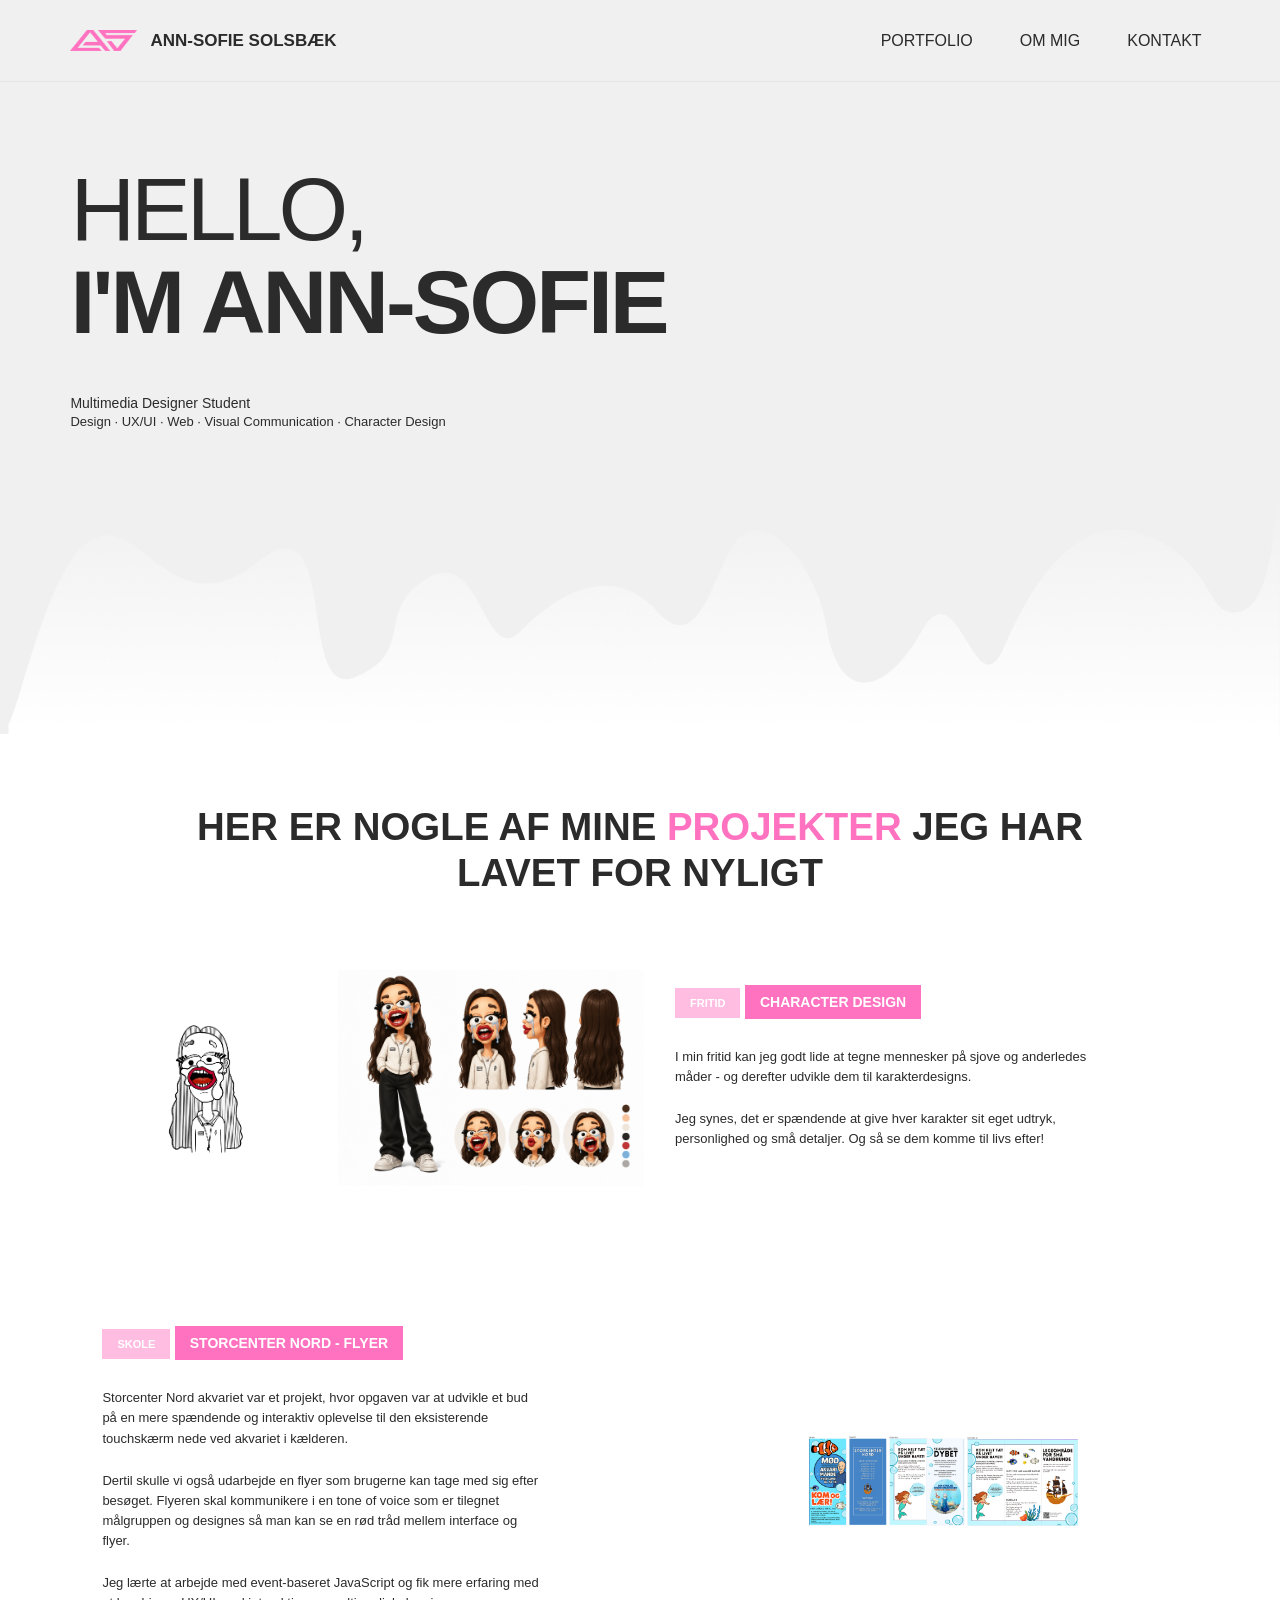
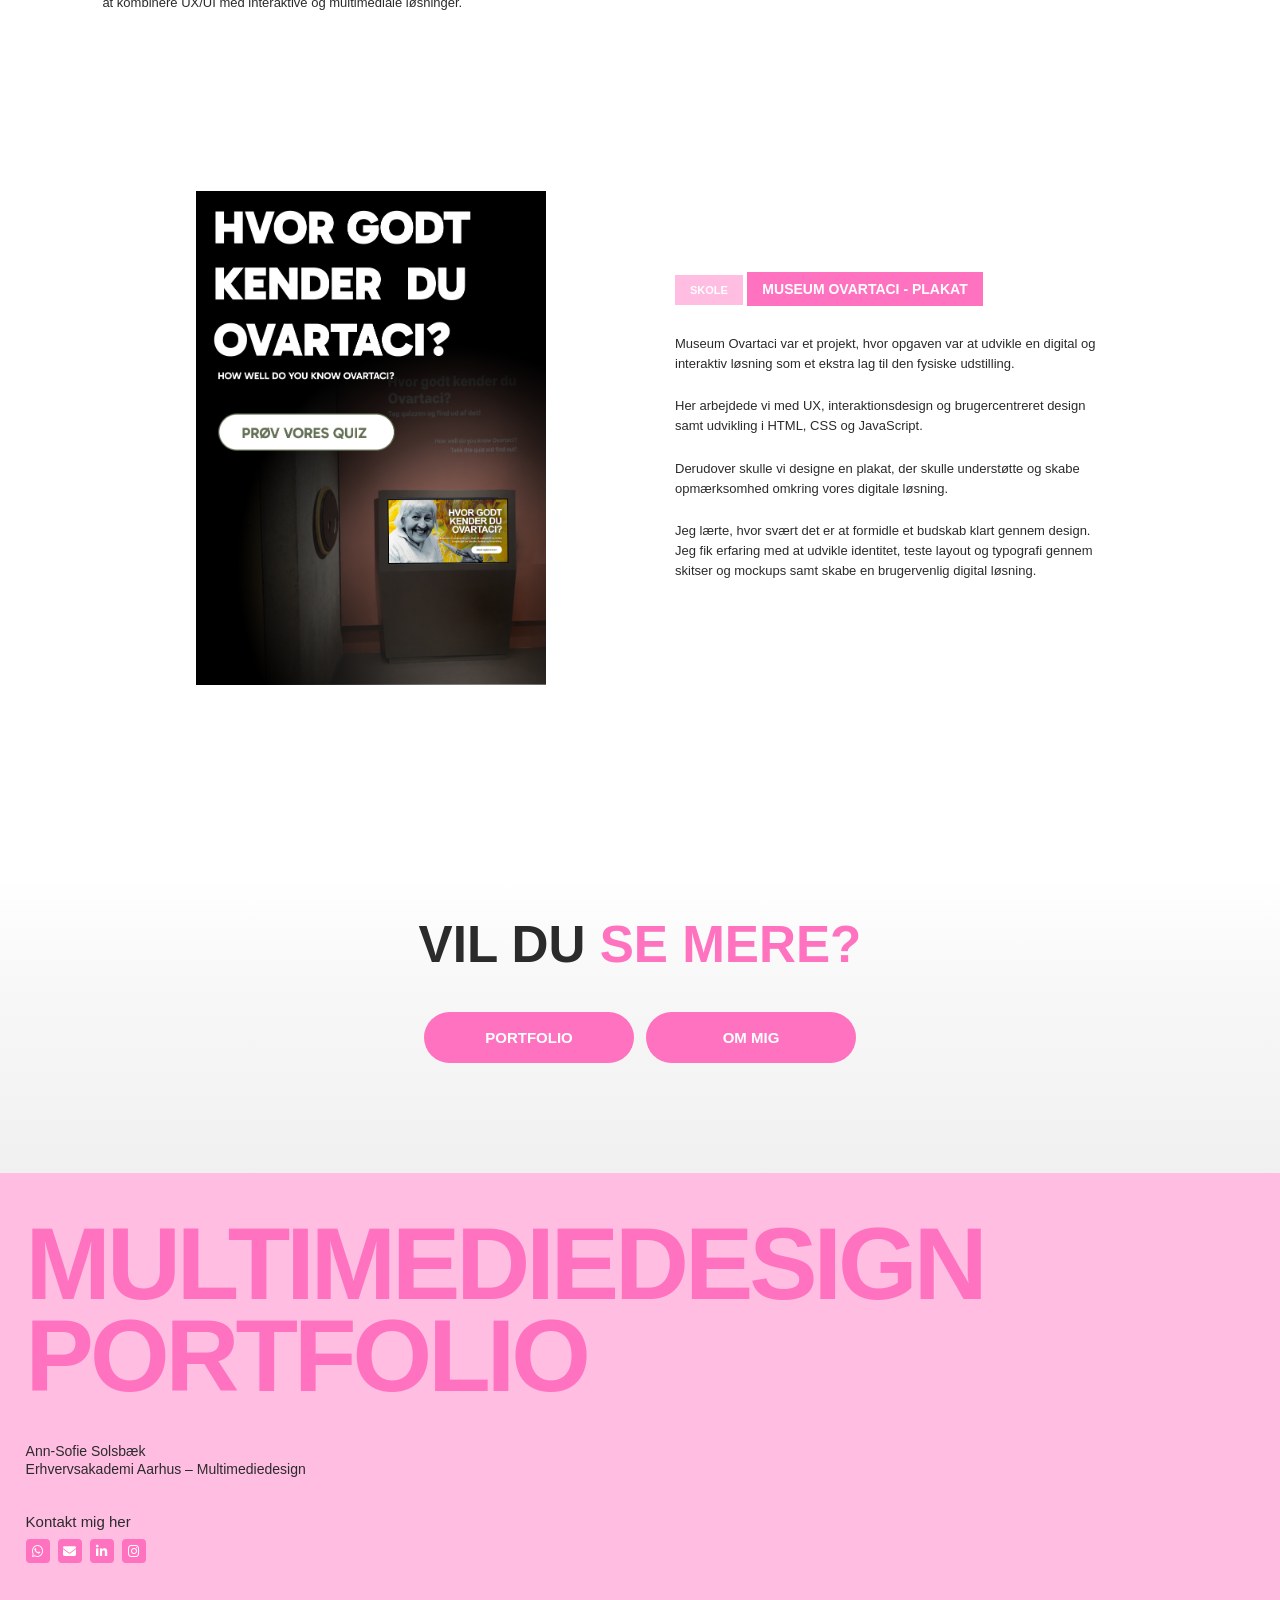
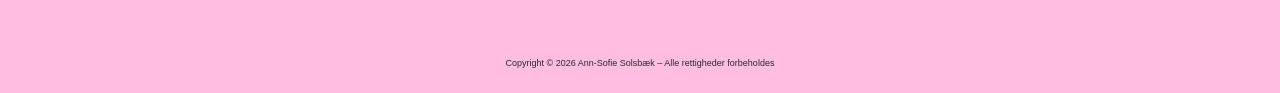
==== index.html @ 179e870d "added code from sample code" ====
<!doctype html>
<html lang="da">
  <head>
    <meta charset="UTF-8" />

    <meta name="viewport" content="width=device-width, initial-scale=1.0" />

    <title>Ann-Sofie Solsbæk | Portfolio</title>

    <link rel="stylesheet" href="css/style.css" />

    <!-- Font Awesome til ikoner -->
    <link
      rel="stylesheet"
      href="https://cdnjs.cloudflare.com/ajax/libs/font-awesome/6.5.2/css/all.min.css"
    />
  </head>

  <body>
    <!-- ==========================
         NAVBAR
    =========================== -->

    <header class="navbar">
      <a href="index.html" class="logo-container">
        <img src="img/logo.png" alt="Ann-Sofie Solsbæk logo" />

        <span>ANN-SOFIE SOLSBÆK</span>
      </a>

      <nav class="nav-menu">
        <a href="portfolio.html" class="nav-link"> PORTFOLIO </a>

        <a href="om-mig.html" class="nav-link"> OM MIG </a>

        <button class="nav-link contact-button" id="contactButton">
          KONTAKT
        </button>
      </nav>

      <!-- Kontaktboks -->

      <div class="contact-box" id="contactBox">
        <a href="mailto:annsofiesolsbaek@gmail.com">
          annsofiesolsbaek@gmail.com
        </a>

        <div class="contact-icons">
          <a
            href="www.linkedin.com/in/ann-sofie-solsbæk-339b58206"
            aria-label="LinkedIn"
          >
            <i class="fa-brands fa-linkedin-in"></i>
          </a>

          <a
            href="https://wa.me/45DITTELEFONNUMMER?text=Hej%20Ann-Sofie%2C%20jeg%20har%20set%20dit%20portfolio!"
            aria-label="WhatsApp"
            target="_blank"
          >
            <i class="fa-brands fa-whatsapp"></i>
          </a>

          <button id="closeContact" class="close-contact">×</button>
        </div>
      </div>
    </header>

    <!-- ==========================
         HERO
    =========================== -->

    <main>
      <section class="hero">
        <div class="hero-content">
          <h1 class="hero-title">
            <span class="hero-thin"> HELLO, </span>

            <span class="hero-bold"> I'M ANN-SOFIE </span>
          </h1>

          <div class="hero-info">
            <p>Multimedia Designer Student</p>

            <p>
              Design · UX/UI · Web · Visual Communication · Character Design
            </p>
          </div>
        </div>
      </section>

      <!-- Organisk overgang -->

      <div class="hero-wave">
        <img src="img/overgang.png" alt="" />
      </div>

      <!-- ==========================
             INTRO
        =========================== -->

      <section class="projects-intro">
        <h2>
          HER ER NOGLE AF MINE
          <span>PROJEKTER</span>
          JEG HAR<br />
          LAVET FOR NYLIGT
        </h2>
      </section>

      <!-- ==========================
             PROJEKT 1
             CHARACTER DESIGN
        =========================== -->

      <section class="project project-character">
        <div class="project-images character-images">
          <img
            src="img/forsidepige.png"
            alt="Character design"
            class="character-main"
          />

          <img
            src="img/forsidepige2.png"
            alt="Character design detaljer"
            class="character-second"
          />
        </div>

        <div class="project-content">
          <div class="project-label">FRITID</div>

          <h3>CHARACTER DESIGN</h3>

          <p>
            I min fritid kan jeg godt lide at tegne mennesker på sjove og
            anderledes måder - og derefter udvikle dem til karakterdesigns.
          </p>

          <p>
            Jeg synes, det er spændende at give hver karakter sit eget udtryk,
            personlighed og små detaljer. Og så se dem komme til livs efter!
          </p>
        </div>
      </section>

      <!-- ==========================
             PROJEKT 2
             STORCENTER NORD
        =========================== -->

      <section class="project project-nord">
        <div class="project-content">
          <div class="project-label">SKOLE</div>

          <h3>STORCENTER NORD - FLYER</h3>

          <p>
            Storcenter Nord akvariet var et projekt, hvor opgaven var at udvikle
            et bud på en mere spændende og interaktiv oplevelse til den
            eksisterende touchskærm nede ved akvariet i kælderen.
          </p>

          <p>
            Dertil skulle vi også udarbejde en flyer som brugerne kan tage med
            sig efter besøget. Flyeren skal kommunikere i en tone of voice som
            er tilegnet målgruppen og designes så man kan se en rød tråd mellem
            interface og flyer.
          </p>

          <p>
            Jeg lærte at arbejde med event-baseret JavaScript og fik mere
            erfaring med at kombinere UX/UI med interaktive og multimediale
            løsninger.
          </p>
        </div>

        <div class="project-images nord-images">
          <img src="img/flyer.png" alt="Storcenter Nord flyer" />
        </div>
      </section>

      <!-- ==========================
             PROJEKT 3
             MUSEUM OVARTACI
        =========================== -->

      <section class="project project-ovartaci">
        <div class="project-images ovartaci-image">
          <img src="img/ovi.png" alt="Museum Ovartaci plakat" />
        </div>

        <div class="project-content">
          <div class="project-label">SKOLE</div>

          <h3>MUSEUM OVARTACI - PLAKAT</h3>

          <p>
            Museum Ovartaci var et projekt, hvor opgaven var at udvikle en
            digital og interaktiv løsning som et ekstra lag til den fysiske
            udstilling.
          </p>

          <p>
            Her arbejdede vi med UX, interaktionsdesign og brugercentreret
            design samt udvikling i HTML, CSS og JavaScript.
          </p>

          <p>
            Derudover skulle vi designe en plakat, der skulle understøtte og
            skabe opmærksomhed omkring vores digitale løsning.
          </p>

          <p>
            Jeg lærte, hvor svært det er at formidle et budskab klart gennem
            design. Jeg fik erfaring med at udvikle identitet, teste layout og
            typografi gennem skitser og mockups samt skabe en brugervenlig
            digital løsning.
          </p>
        </div>
      </section>

      <!-- ==========================
             SE MERE
        =========================== -->

      <section class="more">
        <h2>VIL DU <span>SE MERE?</span></h2>

        <div class="more-buttons">
          <a href="portfolio.html"> PORTFOLIO </a>

          <a href="om-mig.html"> OM MIG </a>
        </div>
      </section>
    </main>

    <!-- ==========================
         FOOTER
    =========================== -->

    <footer class="footer">
      <h2>
        MULTIMEDIEDESIGN<br />
        PORTFOLIO
      </h2>

      <div class="footer-info">
        <p>Ann-Sofie Solsbæk</p>

        <p>Erhvervsakademi Aarhus – Multimediedesign</p>
      </div>

      <div class="footer-contact">
        <p>Kontakt mig her</p>

        <div class="footer-icons">
          <a href="https://wa.me/45DITTELEFONNUMMER?text=Hej%20Ann-Sofie%2C%20jeg%20har%20set%20dit%20portfolio!" aria-label="WhatsApp">
            <i class="fa-brands fa-whatsapp"></i>
          </a>

          <a href="mailto:annsofiesolsbaek@gmail.com" aria-label="Email">
            <i class="fa-solid fa-envelope"></i>
          </a>

          <a href="www.linkedin.com/in/ann-sofie-solsbæk-339b58206" aria-label="LinkedIn">
            <i class="fa-brands fa-linkedin-in"></i>
          </a>

          <a href="#" aria-label="Instagram">
            <i class="fa-brands fa-instagram"></i>
          </a>
        </div>
      </div>

      <p class="copyright">
        Copyright © 2026 Ann-Sofie Solsbæk – Alle rettigheder forbeholdes
      </p>
    </footer>

    <script src="js/script.js"></script>
  </body>
</html>
---- css/style.css ----
/* ==================================================
   FARVER
================================================== */

:root {
  --grey: #f0f0f0;
  --dark: #2b2b2b;
  --pink: #ff72c0;
  --light-pink: #ffbde2;
}

/* ==================================================
   RESET
================================================== */

* {
  margin: 0;
  padding: 0;
  box-sizing: border-box;
}

html {
  scroll-behavior: smooth;
}

body {
  background-color: var(--grey);
  color: var(--dark);

  font-family: "Helvetica Neue", Arial, sans-serif;

  font-weight: 400;

  overflow-x: hidden;
}

img {
  display: block;
  max-width: 100%;
}

a {
  color: inherit;
  text-decoration: none;
}

button {
  font-family: inherit;
}

/* ==================================================
   NAVBAR
================================================== */

.navbar {
  position: sticky;
  top: 0;

  z-index: 1000;

  height: 82px;

  padding: 0 5.5%;

  background-color: var(--grey);

  display: flex;

  align-items: center;

  justify-content: space-between;

  border-bottom: 1px solid #e5e5e5;
}

/* Logo */

.logo-container {
  display: flex;

  align-items: center;

  gap: 13px;
}

.logo-container img {
  width: 67px;

  height: auto;
}

.logo-container span {
  font-size: 17px;

  font-weight: 700;
}

/* Navigation */

.nav-menu {
  display: flex;

  align-items: center;

  gap: 31px;
}

.nav-link {
  border: none;

  background: transparent;

  color: var(--dark);

  font-size: 16px;

  font-weight: 400;

  padding: 3px 8px;

  cursor: pointer;

  transition: 0.2s ease;
}

/* Hover */

.nav-link:hover {
  background-color: var(--pink);

  color: white;
}

/* Aktiv side */

.nav-link.active {
  background-color: var(--pink);

  color: white;

  font-weight: 700;
}

/* ==================================================
   KONTAKTBOKS
================================================== */

.contact-box {
  position: absolute;

  top: 82px;

  right: 5.5%;

  width: 450px;

  min-height: 74px;

  padding: 14px 20px;

  background-color: var(--pink);

  color: white;

  display: none;

  align-items: center;

  justify-content: space-between;
}

.contact-box.show {
  display: flex;
}

.contact-box > a {
  font-size: 16px;
}

.contact-icons {
  display: flex;

  align-items: center;

  gap: 10px;
}

.contact-icons a {
  width: 36px;

  height: 36px;

  background-color: white;

  color: var(--dark);

  border-radius: 5px;

  display: flex;

  align-items: center;

  justify-content: center;
}

.close-contact {
  background: transparent;

  border: none;

  color: white;

  font-size: 27px;

  cursor: pointer;

  line-height: 1;
}

/* ==================================================
   HERO
================================================== */

.hero {
  position: relative;
  min-height: 600px;
  background-color: #f0f0f0;
  margin: 0;
}

.hero-content {
  padding-left: 5.5%;
  padding-top: 85px;
}

/* HELLO */

.hero-title {
  display: flex;

  flex-direction: column;
}

.hero-thin {
  font-size: clamp(65px, 7vw, 115px);

  line-height: 0.95;

  font-weight: 300;

  letter-spacing: -4px;
}

.hero-bold {
  margin-top: 8px;

  font-size: clamp(65px, 7vw, 115px);

  line-height: 0.95;

  font-weight: 700;

  letter-spacing: -3px;
}

/* Tekst under overskriften */

.hero-info {
  margin-top: 50px;
}

.hero-info p:first-child {
  font-size: 14px;

  margin-bottom: 3px;
}

.hero-info p:last-child {
  font-size: 13px;
}

/* ==================================================
   ORGANISK OVERGANG
================================================== */

.hero-wave {
  width: 100%;
  line-height: 0;
  margin-top: -200px;
  padding: 0;
  position: relative;
  z-index: 2;
}

.hero-wave img {
  display: block;
  width: 100%;
  height: auto;
}

/* ==================================================
   INTRO
================================================== */

.projects-intro {
  background-color: white;

  text-align: center;

  padding: 70px 20px 60px;
}

.projects-intro h2 {
  font-size: clamp(27px, 3vw, 42px);

  line-height: 1.18;

  font-weight: 700;
}

.projects-intro h2 span {
  color: var(--pink);
}

/* ==================================================
   GENEREL PROJEKT
================================================== */

.project {
  background-color: white;

  width: 100%;
  max-width: none;

  margin: 0;

  padding: 50px 8% 110px;

  display: grid;

  grid-template-columns: 50% 50%;

  align-items: center;

  gap: 35px;
}

/* Projekttekst */

.project-content {
  position: relative;
  max-width: 440px;
}

.project-label {
  display: inline-block;

  background-color: var(--light-pink);

  color: white;

  padding: 9px 15px;

  font-size: 11px;

  font-weight: 700;

  margin-bottom: 0;

  position: relative;

  left: auto;
}

.project h3 {
  display: inline-block;

  background-color: var(--pink);

  color: white;

  padding: 9px 15px;

  font-size: 14px;

  font-weight: 700;

  margin-bottom: 28px;
}

.project p {
  font-size: 13px;
  line-height: 1.55;
  margin-bottom: 22px;
}

/* ==================================================
   CHARACTER DESIGN
================================================== */

.project-character {
  padding-top: 15px;
}

.character-images {
  display: flex;
  align-items: center;
  justify-content: center;
  gap: 0px;
  width: 100%;
}

.character-main {
  width: 48%;
}

.character-second {
  width: 57%;
  margin-left: 0px;
  margin-right: 19px;
}

/* ==================================================
   STORCENTER NORD
================================================== */

.project-nord {
  padding-top: 30px;
}

.nord-images {
  display: flex;

  justify-content: center;

  align-items: center;

  gap: 0;
}

.nord-images img {
  width: 50%;

  height: auto;

  object-fit: contain;
}

/* ==================================================
   OVARTACI
================================================== */

.project-ovartaci {
  padding-top: 45px;

  padding-bottom: 130px;
}

.ovartaci-image {
  display: flex;
  align-items: center;
  justify-content: center;
}

.ovartaci-image img {
  width: 65%;
  max-width: 360px;
  height: auto;
}

/* ==================================================
   VIL DU SE MERE
================================================== */

.more {
  background: linear-gradient(
    to bottom,
    #ffffff 0%,
    #ffffff 18%,
    #f8f8f8 45%,
    #f0f0f0 100%
  );

  text-align: center;

  padding: 100px 20px 110px;
}

.more h2 {
  font-size: clamp(38px, 4vw, 52px);

  font-weight: 700;

  margin-bottom: 38px;
}

.more h2 span {
  color: var(--pink);
}

/* Knapper */

.more-buttons {
  display: flex;

  justify-content: center;

  gap: 12px;
}

.more-buttons a {
  width: 210px;

  padding: 17px 25px;

  background-color: var(--pink);

  color: white;

  border-radius: 30px;

  font-size: 15px;

  font-weight: 700;

  transition: 0.2s ease;
}

.more-buttons a:hover {
  background-color: var(--dark);

  transform: translateY(-2px);
}

/* ==================================================
   FOOTER
================================================== */

.footer {
  min-height: 520px;

  position: relative;

  background-color: var(--light-pink);

  padding: 45px 2% 25px;

  display: flex;

  flex-direction: column;

  border-top: none;
}

.footer h2 {
  font-size: clamp(60px, 8vw, 115px);

  line-height: 0.9;

  font-weight: 700;

  color: var(--pink);

  letter-spacing: -4px;
}

.footer-info {
  margin-top: 40px;
}

.footer-info p {
  font-size: 14px;

  line-height: 1.3;
}

.footer-contact {
  margin-top: 35px;
}

.footer-contact > p {
  font-size: 15px;

  margin-bottom: 9px;
}

.footer-icons {
  display: flex;

  gap: 8px;
}

.footer-icons a {
  width: 24px;

  height: 24px;

  border-radius: 4px;

  display: flex;

  align-items: center;

  justify-content: center;

  background-color: var(--pink);

  color: white;

  font-size: 13px;

  transition: 0.2s ease;
}

.footer-icons a:hover {
  transform: translateY(-3px);

  background-color: var(--dark);
}

.copyright {
  margin-top: auto;

  text-align: center;

  font-size: 9px;
}

/* ==================================================
   TABLET
================================================== */

@media (max-width: 800px) {
  .navbar {
    padding: 0 4%;
  }

  .logo-container span {
    display: none;
  }

  .nav-menu {
    gap: 8px;
  }

  .nav-link {
    font-size: 13px;
  }

  .hero-content {
    padding-left: 5%;
  }

  .project {
    grid-template-columns: 1fr;

    gap: 40px;

    padding-left: 7%;

    padding-right: 7%;
  }

  .project-nord .project-content {
    order: 1;
  }

  .nord-images {
    order: 2;
  }

  .character-images {
    max-width: 600px;

    margin: 0 auto;
  }

  .ovartaci-image {
    justify-content: center;
  }

  .ovartaci-image img {
    width: 40%;
  }
}

/* ==================================================
   MOBIL
================================================== */

@media (max-width: 550px) {
  .navbar {
    height: 70px;
  }

  .logo-container img {
    width: 55px;
  }

  .nav-menu {
    gap: 3px;
  }

  .nav-link {
    font-size: 11px;

    padding: 4px 5px;
  }

  .contact-box {
    top: 70px;

    left: 5%;

    right: 5%;

    width: 90%;
  }

  .hero {
    min-height: 470px;
  }

  .hero-content {
    padding-top: 70px;
  }

  .hero-thin,
  .hero-bold {
    font-size: 57px;

    letter-spacing: -2px;
  }

  .hero-info {
    margin-top: 35px;
  }

  .hero-info p:last-child {
    max-width: 320px;
  }

  .projects {
    background-color: white;
    margin: 0;
    padding: 0 8% 110px;
  }

  .project {
    padding-top: 20px;

    padding-bottom: 80px;
  }

  .character-images {
    flex-direction: column;
  }

  .character-main,
  .character-second {
    width: 70%;
  }

  .nord-images {
    display: flex;
    justify-content: center;
    align-items: center;
    gap: 8px;
    width: 100%;
  }

  .nord-images img {
    width: 50%;
    height: auto;
    object-fit: contain;
  }

  .ovartaci-image img {
    width: 60%;
  }

  .more-buttons {
    flex-direction: column;

    align-items: center;
  }

  .footer {
    min-height: 400px;
  }

  .footer h2 {
    font-size: 48px;
  }
}

/* ==================================================
   KLIKBARE PROJEKTBILLEDER
================================================== */

.project-images img {
  cursor: pointer;

  transition: transform 0.2s ease;
}

.project-images img:hover {
  transform: scale(1.02);
}

/* ==================================================
   IMAGE LIGHTBOX
================================================== */

.image-lightbox {
  position: fixed;

  inset: 0;

  z-index: 2000;

  background-color: rgba(43, 43, 43, 0.9);

  display: none;

  align-items: center;

  justify-content: center;

  padding: 40px;
}

.image-lightbox.show {
  display: flex;
}

/* Det store billede */

.image-lightbox img {
  max-width: 90vw;

  max-height: 90vh;

  width: auto;

  height: auto;

  object-fit: contain;

  box-shadow: 0 10px 40px rgba(0, 0, 0, 0.25);
}

/* X */

.lightbox-close {
  position: absolute;

  top: 25px;

  right: 35px;

  border: none;

  background: transparent;

  color: white;

  font-size: 45px;

  font-weight: 300;

  line-height: 1;

  cursor: pointer;
}

.lightbox-close:hover {
  color: var(--pink);
}

/* ==================================================
   PORTFOLIO OVERSKRIFT
================================================== */

.portfolio-hero {
  background-color: var(--grey);

  padding: 85px 5.5% 70px;
}

.portfolio-title {
  display: flex;
  flex-direction: column;
  align-items: flex-start;
}

/* Stor overskrift */

.portfolio-title h1 {
  margin: 0;

  font-family: "Helvetica Neue", Arial, sans-serif;

  font-size: clamp(65px, 7vw, 115px);

  line-height: 0.95;

  font-weight: 300;

  letter-spacing: -4px;

  color: var(--dark);
}

/* Lyserød h2 */

.portfolio-title h2 {
  margin: 15px 0 0;

  font-family: "Helvetica Neue", Arial, sans-serif;

  font-size: clamp(25px, 3vw, 42px);

  line-height: 1;

  font-weight: 700;

  letter-spacing: -1.5px;

  color: var(--pink);
}

/* ==================================================
   PORTFOLIO CAROUSEL
================================================== */

.portfolio-carousel {
  background-color: var(--grey);

  width: 100%;

  padding: 20px 0 50px;

  display: flex;

  justify-content: center;
}

/* CAROUSEL VINDUE */

.carousel-window {
  position: relative;

  width: 100%;

  max-width: 1400px;

  overflow: hidden;

  padding: 0;
}

/* SELVE RÆKKEN */

.carousel-track {
  display: flex;

  align-items: center;

  transition: transform 0.5s ease;

  will-change: transform;
}

/* ==================================================
   SLIDES
================================================== */

.portfolio-card {
  min-width: 60%;

  flex-shrink: 0;

  display: flex;

  align-items: center;

  justify-content: center;

  padding: 30px 15px;

  transform: scale(0.72);

  transition: transform 0.5s ease;
}

/* MIDTERSTE BILLEDE */

.portfolio-card.active {
  transform: scale(1);
}

/* ==================================================
   BILLEDER
================================================== */

.portfolio-image {
  width: 100%;

  display: flex;

  align-items: center;

  justify-content: center;
}

.portfolio-image img {
  display: block;

  width: 100%;

  max-width: 820px;

  max-height: 600px;

  height: auto;

  object-fit: contain;

  cursor: pointer;
}

/* ==================================================
   PILE
================================================== */

.carousel-arrow {
  position: absolute;

  top: 50%;

  transform: translateY(-50%);

  z-index: 30;

  width: 45px;

  height: 45px;

  border: none;

  border-radius: 50%;

  background-color: var(--pink);

  color: white;

  font-size: 24px;

  cursor: pointer;

  display: flex;

  align-items: center;

  justify-content: center;

  transition:
    background-color 0.2s ease,
    transform 0.2s ease;
}

/* HOVER */

.carousel-arrow:hover {
  background-color: #f42a9a;

  transform: translateY(-50%) scale(1.08);
}

/* TÆT PÅ MIDTERBILLEDET */

.carousel-prev {
  left: 20%;
}

.carousel-next {
  right: 20%;
}

/* ==================================================
   PORTFOLIO MOBIL
================================================== */

@media (max-width: 800px) {
  .portfolio-carousel {
    gap: 10px;

    padding: 50px 3%;
  }

  .portfolio-card {
    grid-template-columns: 1fr;

    gap: 35px;

    padding: 20px 7%;
  }

  .portfolio-card-content {
    max-width: 500px;

    margin: 0 auto;

    text-align: center;
  }

  .portfolio-category,
  .portfolio-card h2 {
    margin-left: auto;

    margin-right: auto;
  }

  .portfolio-image img {
    max-width: 500px;
  }

  .carousel-arrow {
    width: 40px;

    height: 40px;

    font-size: 20px;
  }
}

@media (max-width: 550px) {
  .portfolio-hero {
    padding: 70px 5% 50px;
  }

  .portfolio-title h1 {
    font-size: 57px;
    letter-spacing: -2px;
  }

  .portfolio-title h2 {
    font-size: 25px;
    line-height: 1.05;
  }
}

.portfolio-carousel {
  padding: 0px 1% 35px;
}

.carousel-arrow {
  width: 35px;

  height: 35px;

  font-size: 18px;
}

.portfolio-card {
  padding: 15px 5% 30px;
}

.portfolio-card h2 {
  font-size: 18px;
}

.skills-list {
  grid-template-columns: 1fr;
}

/* ==================================================
   HARD SKILLS
================================================== */

.hard-skills {
  position: relative;
  width: 100%;
}

/* ------------------------------
   OVERGANG
------------------------------ */

.hard-skills-transition {
  width: 100%;
  height: 100px;

  line-height: 0;
  position: relative;
  z-index: 2;
}

.hard-skills-transition img {
  display: block;
  width: 100%;
  height: 100px;
}

/* ------------------------------
   HVID BOKS
------------------------------ */
.hard-skills-box {
  position: relative;
  width: 100%;
  min-height: 500px;
  background-color: white;
  overflow: visible;
  z-index: 3;
}

/* ------------------------------
   INDHOLD
------------------------------ */

.hard-skills-content {
  position: relative;

  width: 84%;
  max-width: 1200px;

  margin: 0 auto;

  padding-top: 0px;
  transform: translateY(-40px);
  padding-bottom: 100px;
}

/* ------------------------------
   OVERSKRIFT
------------------------------ */

.hard-skills-content h2 {
  margin: 0;

  font-size: clamp(70px, 9vw, 130px);

  line-height: 0.8;

  letter-spacing: -5px;

  font-weight: 700;

  color: var(--dark);
}

.hard-skills-content h2 span {
  color: var(--pink);
  font-weight: 300;
}

/* ------------------------------
   HARD SKILLS BILLEDE
------------------------------ */

.hardskills-image {
  display: block;

  width: 500px;
  max-width: 50%;

  height: auto;

  margin-top: 100px;
}

/* ------------------------------
   MIG VIDEO
------------------------------ */

.mig {
  position: absolute;

  right: 8%;
  bottom: 0;

  z-index: 5;
}

.mig video {
  display: block;

  width: 408px;
  height: auto;
}

/* ==================================================
   PORTFOLIO KATEGORIER
================================================== */

.portfolio-categories {
  display: flex;
  align-items: center;
  gap: 10px;

  margin-top: 150px;
}

.portfolio-category-dark,
.portfolio-category-light {
  display: inline-block;

  padding: 12px 20px;

  font-size: 12px;
  font-weight: 700;

  color: white;
}

/* Mørk pink først */

.portfolio-category-dark {
  background-color: var(--pink);
}

/* Lyserød bagefter */

.portfolio-category-light {
  background-color: var(--light-pink);
}

/* ==================================================
   CAROUSEL 2 – FRITID
================================================== */

.portfolio-carousel-2 {
  background-color: var(--grey);
  padding: 0 1% 80px;
}

/* VINDUE */

.carousel-window-2 {
  position: relative;
  width: 100%;
  max-width: 1400px;
  overflow: hidden;
}

/* RÆKKE */

.carousel-track-2 {
  display: flex;
  align-items: center;
  transition: transform 0.5s ease;
  will-change: transform;
}

/* KORT */

.portfolio-card-2 {
  min-width: 60%;
  flex-shrink: 0;

  display: flex;
  align-items: center;
  justify-content: center;

  padding: 15px 5% 30px;

  transform: scale(0.72);
  transition: transform 0.5s ease;
}

/* MIDTERSTE */

.portfolio-card-2.active {
  transform: scale(1);
}

/* BILLEDER */

.portfolio-card-2 .portfolio-image {
  width: 100%;

  display: flex;
  align-items: center;
  justify-content: center;
}

.portfolio-card-2 .portfolio-image img,
.portfolio-card-2 .portfolio-image video {
  display: block;

  width: 100%;
  max-width: 820px;
  max-height: 600px;

  height: auto;

  object-fit: contain;

  cursor: pointer;
}

/* VIDEO */

.portfolio-card-2 .portfolio-image video {
  pointer-events: none;
}

/* PILE */

.carousel-prev-2 {
  left: 20%;
}

.carousel-next-2 {
  right: 20%;
}

/* MOBIL */

@media (max-width: 800px) {
  .portfolio-carousel-2 {
    padding: 0 3% 60px;
  }

  .portfolio-card-2 {
    min-width: 60%;
    padding: 20px 7%;
  }
}

@media (max-width: 550px) {
  .portfolio-carousel-2 {
    padding-bottom: 50px;
  }

  .portfolio-card-2 {
    min-width: 80%;
  }
}

/* ==================================================
   KATEGORIER TIL CAROUSEL 2
================================================== */

.portfolio-categories-2 {
  display: flex;

  justify-content: flex-end;
  align-items: center;

  gap: 10px;

  width: 100%;

  margin-top: 100px;
  margin-bottom: 25px;

  padding-right: 5.5%;
}

/* ==================================================
   OM MIG – HEADER
================================================== */

.about-hero {
  background-color: var(--grey);

  min-height: 650px;

  padding: 0;

  display: grid;

  grid-template-columns: 70% 30%;

  align-items: end;

  overflow: hidden;
}

.about-hero-text {
  padding-bottom: 100px;
}

.about-hero-text h1 {
  margin: 0;

  font-size: clamp(65px, 7vw, 115px);

  line-height: 0.9;

  font-weight: 300;

  letter-spacing: -4px;

  color: var(--p);
}

.about-hero-text h2 {
  margin: 15px 0 0;

  font-size: clamp(25px, 3vw, 42px);

  line-height: 1;

  font-weight: 700;

  letter-spacing: -1.5px;

  color: var(--pink);
}

.about-hero-image {
  display: flex;

  justify-content: flex-start;

  align-items: flex-end;

  height: 100%;
}

.about-hero-image img {
  display: block;

  width: 80%;

  max-width: none;

  height: auto;
  transform: translateX(-15%);
}

/* ANNSOFIE-BILLEDE */

.annsofie-image {
  justify-content: flex-start;
}

.annsofie-image img {
  width: 230%;
  max-width: none;
  height: auto;
  transform: translate(-59%, -400px);
}

/* ==================================================
   OM MIG – GENERELLE SEKTIONER
================================================== */

.about-section {
  background-color: var(--grey);

  width: 100%;

  padding: 90px 8%;

  display: flex;

  flex-direction: column;

  align-items: flex-start;

  gap: 30px;
}

/* Overskriftsbokse */

.about-heading {
  display: flex;

  flex-direction: column;

  align-items: flex-start;
}

.about-heading h2,
.about-heading h3 {
  margin: 0;

  color: white;

  font-weight: 700;

  line-height: 1;
}

.about-heading h2 {
  background-color: var(--light-pink);

  padding: 9px 15px;

  font-size: 18px;
}

.about-heading h3 {
  background-color: var(--pink);

  padding: 9px 15px;

  font-size: 18px;
}

/* Brødtekst */

.about-text {
  width: 100%;

  max-width: none;
}

.about-text p {
  width: 100%;

  font-size: 14px;

  line-height: 1.6;

  margin: 0 0 22px;
}

/* ==================================================
   FUN FACT
================================================== */

.fun-fact {
  background-color: var(--grey);

  width: 100%;

  padding: 90px 8% 100px;
}

/* Overskrift */

.fun-fact-heading {
  display: flex;

  flex-direction: column;

  align-items: flex-start;

  margin-bottom: 45px;
}

.fun-fact-heading h2,
.fun-fact-heading h3 {
  margin: 0;

  color: white;

  font-weight: 700;

  line-height: 1;
}

.fun-fact-heading h2 {
  background-color: var(--pink);

  padding: 10px 16px;

  font-size: 22px;
}

.fun-fact-heading h3 {
  background-color: var(--dark);

  padding: 10px 16px;

  font-size: 22px;
}

/* Tekst + Tyson */

.fun-fact-content {
  width: 100%;

  display: grid;

  grid-template-columns: 60% 40%;

  align-items: end;

  gap: 30px;
}

.fun-fact-text {
  width: 100%;

  max-width: none;

  padding-bottom: 70px;
}

.fun-fact-text p {
  font-size: 14px;

  line-height: 1.6;

  margin: 0 0 22px;
}

.fun-fact-image {
  display: flex;

  justify-content: flex-end;

  align-items: flex-end;
}

.fun-fact-image img {
  display: block;

  width: 100%;

  max-width: 500px;

  height: auto;
}

/* ==================================================
   OM MIG – TABLET
================================================== */

@media (max-width: 800px) {
  .about-hero {
    min-height: 500px;
    grid-template-columns: 1fr 1fr;
    padding: 0;
  }

  .about-hero-text {
    padding-bottom: 70px;
  }

  .about-section {
    padding: 80px 7%;

    gap: 50px;
  }

  .fun-fact {
    padding-left: 7%;

    padding-right: 7%;
  }
}

/* ==================================================
   OM MIG – MOBIL
================================================== */

@media (max-width: 550px) {
  .about-hero {
    min-height: auto;
    grid-template-columns: 1fr;
    padding: 0;
  }

  .about-hero-image {
    order: 1;

    justify-content: flex-start;
  }

  .about-hero-image img {
    width: 90%;

    max-width: 450px;
  }

  .about-hero-box {
    order: 2;

    padding: 40px 8%;
  }

  .about-hero-box h1 {
    font-size: 28px;
  }

  .about-hero-box h2 {
    font-size: 19px;
  }

  .about-section {
    grid-template-columns: 1fr;

    gap: 35px;

    padding: 65px 8%;
  }

  .soft-skills .about-text {
    order: 2;
  }

  .soft-skills .about-heading {
    order: 1;

    align-items: flex-start;
  }

  .fun-fact {
    padding: 65px 8% 60px;
  }

  .fun-fact-content {
    grid-template-columns: 1fr;

    gap: 20px;
  }

  .fun-fact-text {
    padding-bottom: 20px;
  }

  .fun-fact-image {
    justify-content: center;
  }

  .fun-fact-image img {
    width: 90%;
  }
}
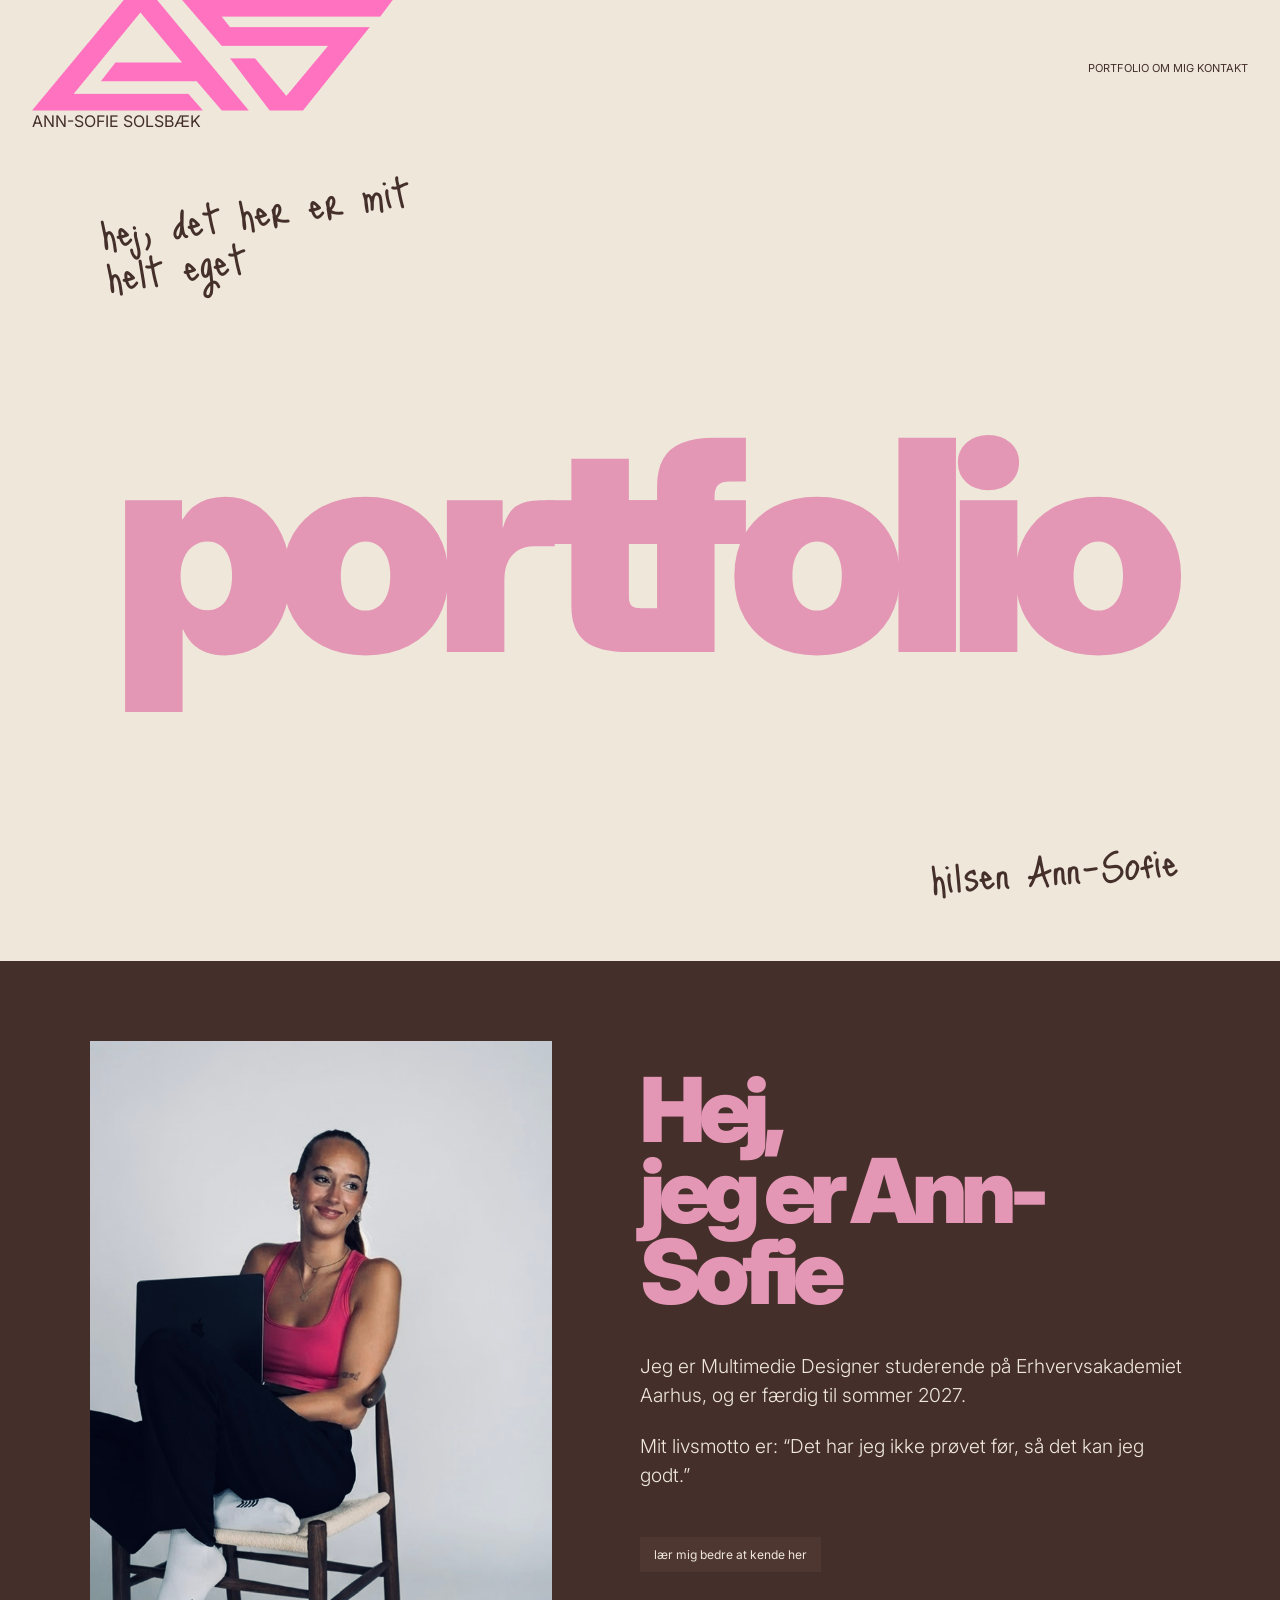
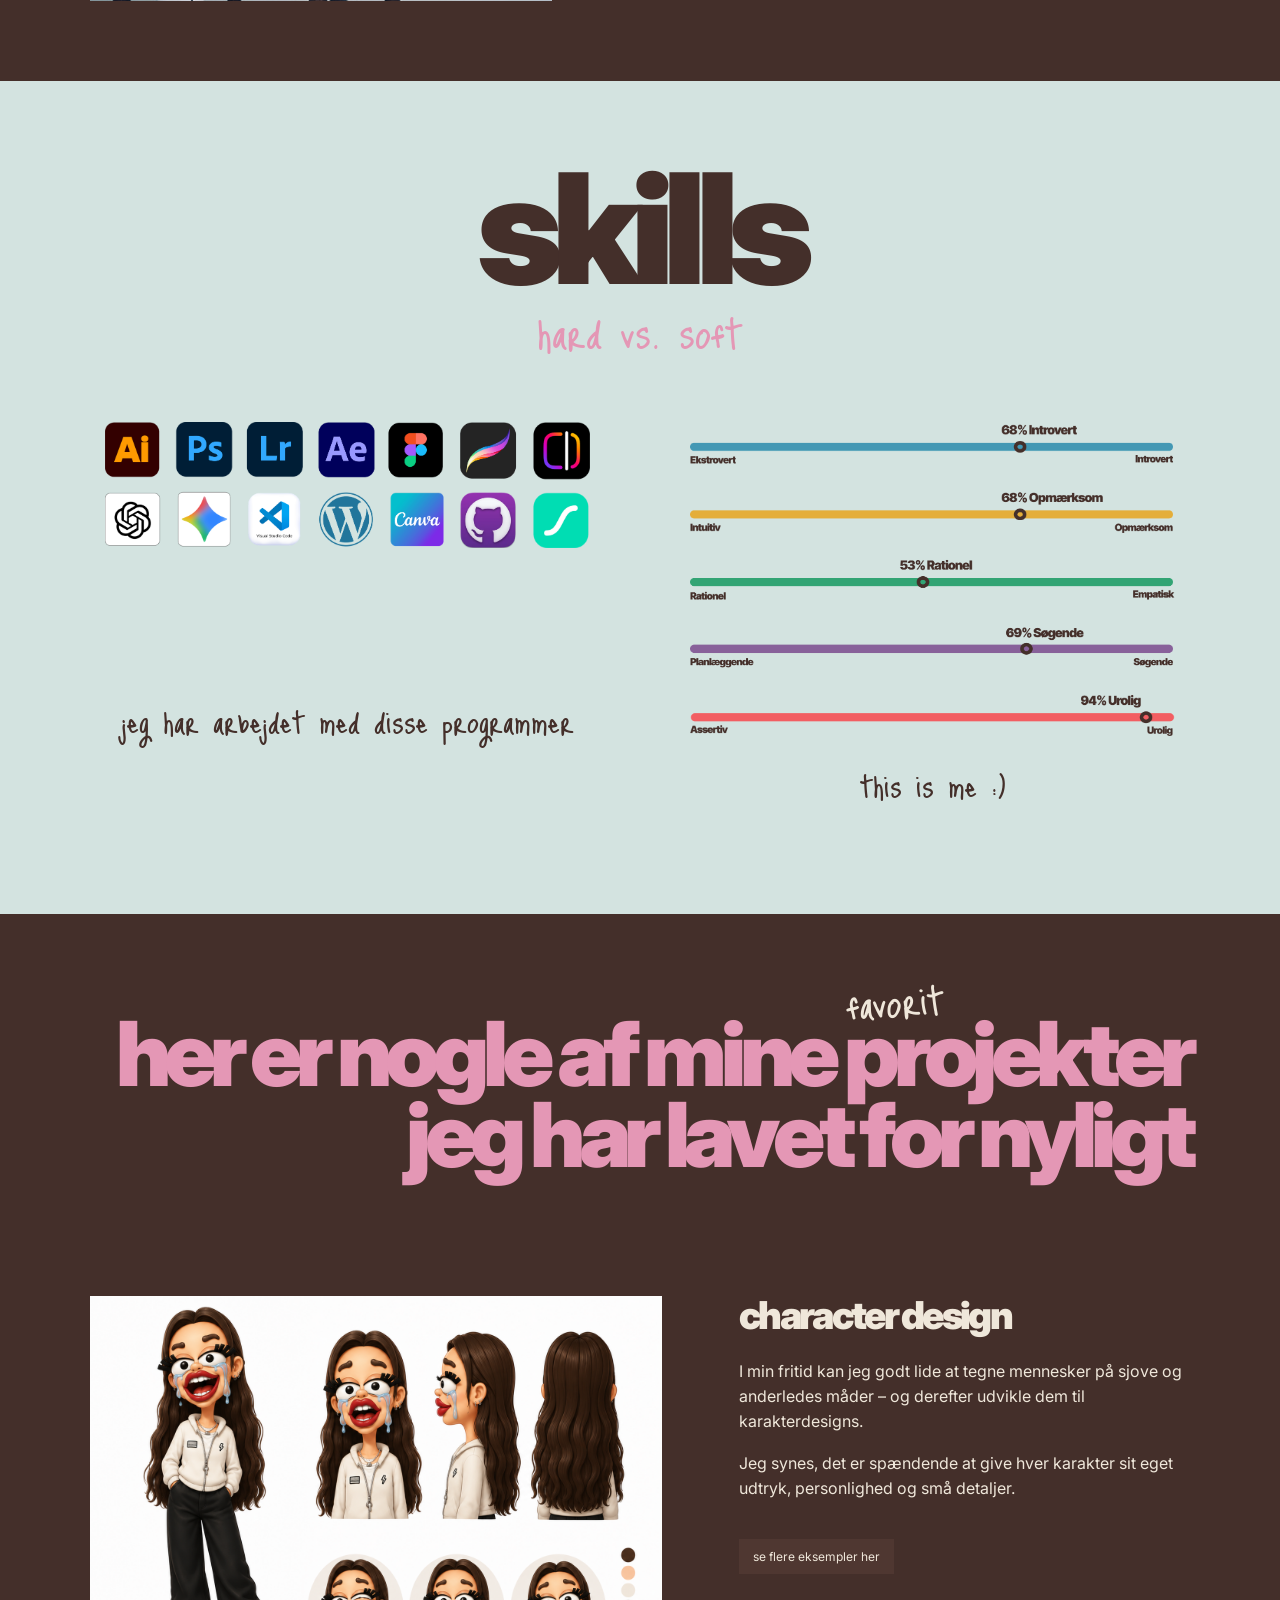
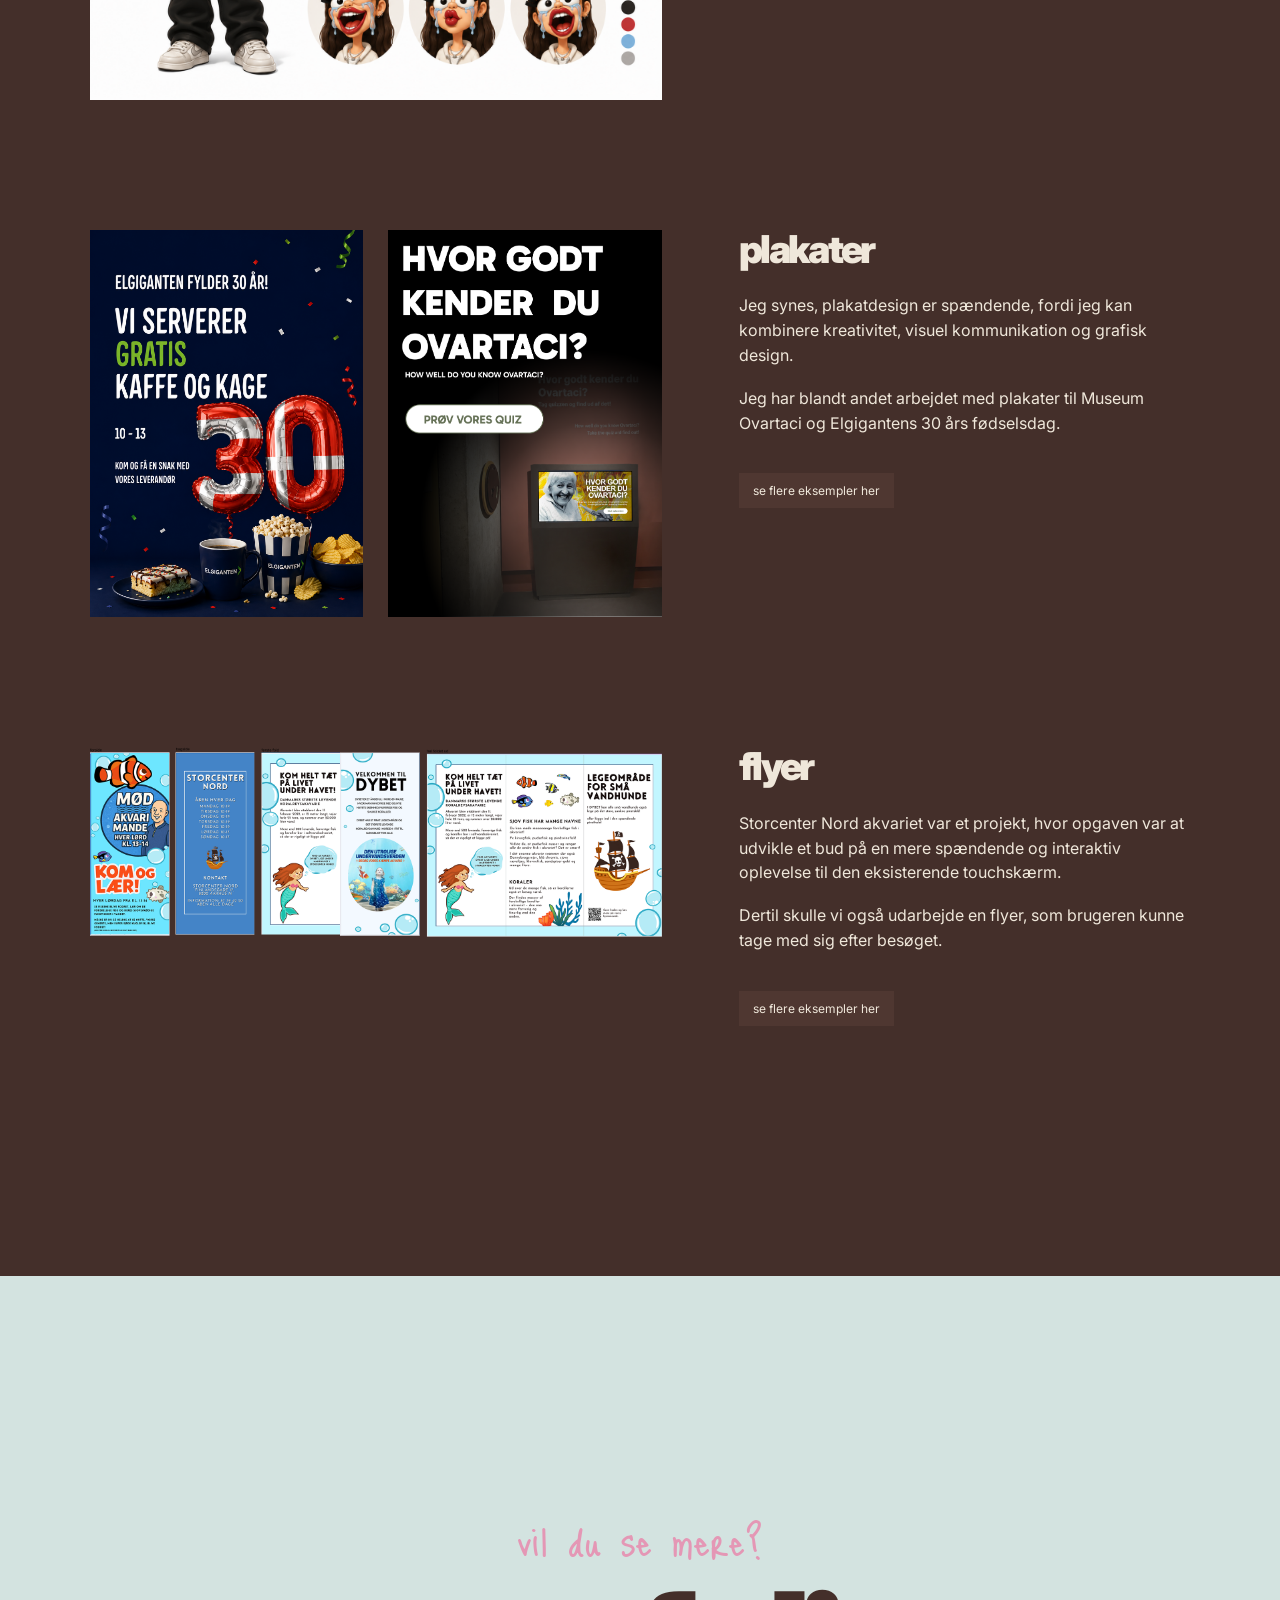
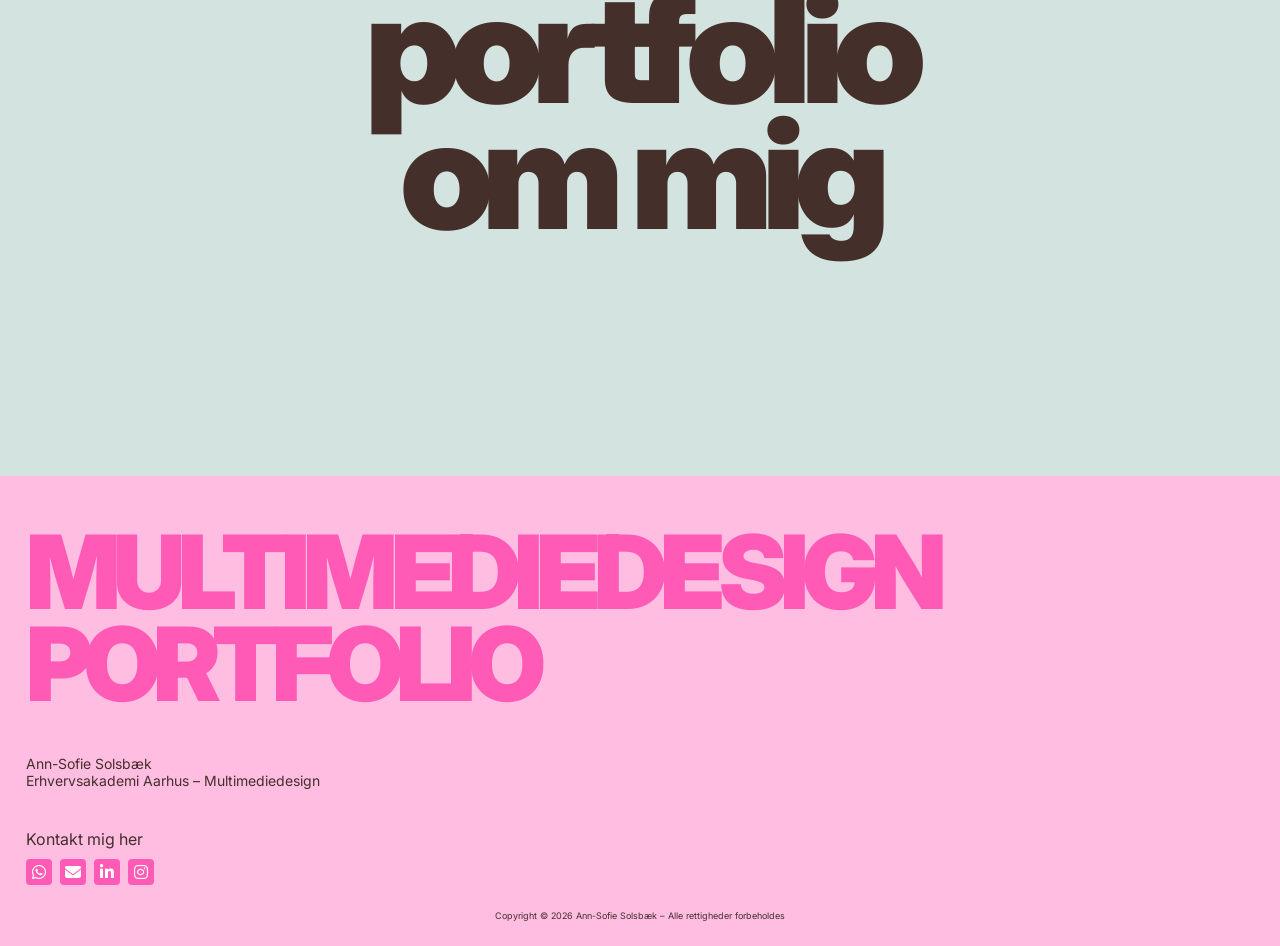
==== commit e9d44c4e: "nyt design" ====
--- a/index.html
+++ b/index.html
@@ -3,282 +3,521 @@
   <head>
     <meta charset="UTF-8" />
 
-    <meta name="viewport" content="width=device-width, initial-scale=1.0" />
+    <meta
+      name="viewport"
+      content="width=device-width, initial-scale=1.0"
+    />
 
     <title>Ann-Sofie Solsbæk | Portfolio</title>
 
     <link rel="stylesheet" href="css/style.css" />
 
-    <!-- Font Awesome til ikoner -->
+    <!-- Font Awesome -->
     <link
       rel="stylesheet"
       href="https://cdnjs.cloudflare.com/ajax/libs/font-awesome/6.5.2/css/all.min.css"
     />
   </head>
 
-  <body>
-    <!-- ==========================
+  <body class="page-home">
+
+    <!-- ==================================================
          NAVBAR
-    =========================== -->
-
-    <header class="navbar">
+    ================================================== -->
+
+    <header class="navbar" id="navbar">
+
       <a href="index.html" class="logo-container">
-        <img src="img/logo.png" alt="Ann-Sofie Solsbæk logo" />
+        <img
+          src="img/logo.png"
+          alt="Ann-Sofie Solsbæk logo"
+        />
 
         <span>ANN-SOFIE SOLSBÆK</span>
       </a>
 
       <nav class="nav-menu">
-        <a href="portfolio.html" class="nav-link"> PORTFOLIO </a>
-
-        <a href="om-mig.html" class="nav-link"> OM MIG </a>
-
-        <button class="nav-link contact-button" id="contactButton">
+        <a href="portfolio.html" class="nav-link">
+          PORTFOLIO
+        </a>
+
+        <a href="om-mig.html" class="nav-link">
+          OM MIG
+        </a>
+
+        <button
+          class="nav-link contact-button"
+          id="contactButton"
+        >
           KONTAKT
         </button>
       </nav>
 
-      <!-- Kontaktboks -->
-
-      <div class="contact-box" id="contactBox">
+      <!-- KONTAKTBOKS -->
+
+      <div
+        class="contact-box"
+        id="contactBox"
+      >
         <a href="mailto:annsofiesolsbaek@gmail.com">
           annsofiesolsbaek@gmail.com
         </a>
 
         <div class="contact-icons">
-          <a
-            href="www.linkedin.com/in/ann-sofie-solsbæk-339b58206"
+
+          <a
+            href="#"
             aria-label="LinkedIn"
           >
             <i class="fa-brands fa-linkedin-in"></i>
           </a>
 
           <a
-            href="https://wa.me/45DITTELEFONNUMMER?text=Hej%20Ann-Sofie%2C%20jeg%20har%20set%20dit%20portfolio!"
+            href="#"
             aria-label="WhatsApp"
-            target="_blank"
           >
             <i class="fa-brands fa-whatsapp"></i>
           </a>
 
-          <button id="closeContact" class="close-contact">×</button>
+          <button
+            class="close-contact"
+            id="closeContact"
+            aria-label="Luk kontakt"
+          >
+            ×
+          </button>
+
         </div>
       </div>
+
     </header>
 
-    <!-- ==========================
-         HERO
-    =========================== -->
 
     <main>
-      <section class="hero">
-        <div class="hero-content">
-          <h1 class="hero-title">
-            <span class="hero-thin"> HELLO, </span>
-
-            <span class="hero-bold"> I'M ANN-SOFIE </span>
-          </h1>
-
-          <div class="hero-info">
-            <p>Multimedia Designer Student</p>
-
-            <p>
-              Design · UX/UI · Web · Visual Communication · Character Design
-            </p>
-          </div>
-        </div>
+
+      <!-- ==================================================
+           HERO
+      ================================================== -->
+
+      <section
+        class="home-hero"
+        data-nav-color="#EFE7DA"
+        data-nav-text="#442F2A"
+      >
+
+        <p class="home-hero-small-text">
+          hej, det her er mit<br />
+          helt eget
+        </p>
+
+        <h1>portfolio</h1>
+
+        <p class="home-signature">
+          hilsen Ann-Sofie
+        </p>
+
       </section>
 
-      <!-- Organisk overgang -->
-
-      <div class="hero-wave">
-        <img src="img/overgang.png" alt="" />
-      </div>
-
-      <!-- ==========================
-             INTRO
-        =========================== -->
-
-      <section class="projects-intro">
-        <h2>
-          HER ER NOGLE AF MINE
-          <span>PROJEKTER</span>
-          JEG HAR<br />
-          LAVET FOR NYLIGT
-        </h2>
+
+      <!-- ==================================================
+           HEJ / OM MIG
+      ================================================== -->
+
+      <section
+        class="home-about"
+        data-nav-color="#442F2A"
+        data-nav-text="#EFE7DA"
+      >
+
+        <!-- BILLEDE -->
+
+        <div class="home-about-image">
+          <img
+            src="img/hej-mig.jpeg"
+            alt="Ann-Sofie"
+          />
+        </div>
+
+
+        <!-- TEKST -->
+
+        <div class="home-about-content">
+
+          <h2>
+            Hej,<br />
+            jeg er Ann-Sofie
+          </h2>
+
+          <div class="home-about-intro">
+            <p>
+              Jeg er Multimedie Designer studerende på
+              Erhvervsakademiet Aarhus, og er færdig til
+              sommer 2027.
+            </p>
+
+            <p>
+              Mit livsmotto er:
+              “Det har jeg ikke prøvet før,
+              så det kan jeg godt.”
+            </p>
+          </div>
+
+          <a
+            href="om-mig.html"
+            class="small-button"
+          >
+            lær mig bedre at kende her
+          </a>
+
+        </div>
+
       </section>
 
-      <!-- ==========================
+
+      <!-- ==================================================
+           SKILLS
+      ================================================== -->
+
+      <section
+        class="home-skills"
+        data-nav-color="#D3E3E0"
+        data-nav-text="#442F2A"
+      >
+
+        <!-- OVERSKRIFT -->
+
+        <div class="section-heading-center">
+
+          <h2>skills</h2>
+
+          <span class="handwritten">
+            hard vs. soft
+          </span>
+
+        </div>
+
+
+        <!-- SKILLS -->
+
+        <div class="skills-grid">
+
+          <!-- HARD SKILLS -->
+
+          <div class="skill-column">
+
+            <div class="skills-box">
+              <img
+                src="img/hardskills.png"
+                alt="Programmer jeg arbejder med"
+              />
+            </div>
+
+            <p class="skill-caption handwritten">
+              jeg har arbejdet med disse programmer
+            </p>
+
+          </div>
+
+
+          <!-- SOFT SKILLS -->
+
+          <div class="skill-column">
+
+            <div class="skills-box">
+              <img
+                src="img/softskills.png"
+                alt="Mine soft skills"
+              />
+            </div>
+
+            <p class="skill-caption handwritten">
+              this is me :)
+            </p>
+
+          </div>
+
+        </div>
+
+      </section>
+
+
+      <!-- ==================================================
+           PROJEKTER
+      ================================================== -->
+
+      <section
+        class="home-projects"
+        data-nav-color="#442F2A"
+        data-nav-text="#EFE7DA"
+      >
+
+        <!-- OVERSKRIFT -->
+
+        <div class="home-projects-heading">
+
+          <h2>
+            her er nogle af mine
+
+            <span class="favorite-project-word">
+              <span class="handwritten">
+                favorit
+              </span>
+
+              projekter
+            </span>
+
+            <br />
+
+            jeg har lavet for nyligt
+          </h2>
+
+        </div>
+
+
+        <!-- ==================================================
              PROJEKT 1
              CHARACTER DESIGN
-        =========================== -->
-
-      <section class="project project-character">
-        <div class="project-images character-images">
-          <img
-            src="img/forsidepige.png"
-            alt="Character design"
-            class="character-main"
-          />
-
-          <img
-            src="img/forsidepige2.png"
-            alt="Character design detaljer"
-            class="character-second"
-          />
-        </div>
-
-        <div class="project-content">
-          <div class="project-label">FRITID</div>
-
-          <h3>CHARACTER DESIGN</h3>
-
-          <p>
-            I min fritid kan jeg godt lide at tegne mennesker på sjove og
-            anderledes måder - og derefter udvikle dem til karakterdesigns.
-          </p>
-
-          <p>
-            Jeg synes, det er spændende at give hver karakter sit eget udtryk,
-            personlighed og små detaljer. Og så se dem komme til livs efter!
-          </p>
-        </div>
+        ================================================== -->
+
+        <article class="home-project-row">
+
+          <div class="home-project-image">
+
+            <img
+              src="img/forsidepige2.png"
+              alt="Character design"
+            />
+
+          </div>
+
+
+          <div class="home-project-text">
+
+            <h3>character design</h3>
+
+            <p>
+              I min fritid kan jeg godt lide at tegne
+              mennesker på sjove og anderledes måder –
+              og derefter udvikle dem til karakterdesigns.
+            </p>
+
+            <p>
+              Jeg synes, det er spændende at give hver
+              karakter sit eget udtryk, personlighed og
+              små detaljer.
+            </p>
+
+            <a
+              href="portfolio.html#character"
+              class="project-button"
+            >
+              se flere eksempler her
+            </a>
+
+          </div>
+
+        </article>
+
+
+        <!-- ==================================================
+             PROJEKT 2
+             PLAKATER
+        ================================================== -->
+
+        <article class="home-project-row">
+
+          <div class="home-project-image project-posters">
+
+            <img
+              src="img/30-elgi.png"
+              alt="Elgigantens 30 års fødselsdagsplakat"
+            />
+
+            <img
+              src="img/ovi.png"
+              alt="Museum Ovartaci plakat"
+            />
+
+          </div>
+
+
+          <div class="home-project-text">
+
+            <h3>plakater</h3>
+
+            <p>
+              Jeg synes, plakatdesign er spændende,
+              fordi jeg kan kombinere kreativitet,
+              visuel kommunikation og grafisk design.
+            </p>
+
+            <p>
+              Jeg har blandt andet arbejdet med plakater
+              til Museum Ovartaci og Elgigantens
+              30 års fødselsdag.
+            </p>
+
+            <a
+              href="portfolio.html#elgiganten"
+              class="project-button"
+            >
+              se flere eksempler her
+            </a>
+
+          </div>
+
+        </article>
+
+
+        <!-- ==================================================
+             PROJEKT 3
+             STORCENTER NORD
+        ================================================== -->
+
+        <article class="home-project-row">
+
+          <div class="home-project-image">
+
+            <img
+              src="img/flyer.png"
+              alt="Storcenter Nord flyer"
+            />
+
+          </div>
+
+
+          <div class="home-project-text">
+
+            <h3>flyer</h3>
+
+            <p>
+              Storcenter Nord akvariet var et projekt,
+              hvor opgaven var at udvikle et bud på en
+              mere spændende og interaktiv oplevelse til
+              den eksisterende touchskærm.
+            </p>
+
+            <p>
+              Dertil skulle vi også udarbejde en flyer,
+              som brugeren kunne tage med sig efter
+              besøget.
+            </p>
+
+            <a
+              href="portfolio.html#storcenter"
+              class="project-button"
+            >
+              se flere eksempler her
+            </a>
+
+          </div>
+
+        </article>
+
       </section>
 
-      <!-- ==========================
-             PROJEKT 2
-             STORCENTER NORD
-        =========================== -->
-
-      <section class="project project-nord">
-        <div class="project-content">
-          <div class="project-label">SKOLE</div>
-
-          <h3>STORCENTER NORD - FLYER</h3>
-
-          <p>
-            Storcenter Nord akvariet var et projekt, hvor opgaven var at udvikle
-            et bud på en mere spændende og interaktiv oplevelse til den
-            eksisterende touchskærm nede ved akvariet i kælderen.
-          </p>
-
-          <p>
-            Dertil skulle vi også udarbejde en flyer som brugerne kan tage med
-            sig efter besøget. Flyeren skal kommunikere i en tone of voice som
-            er tilegnet målgruppen og designes så man kan se en rød tråd mellem
-            interface og flyer.
-          </p>
-
-          <p>
-            Jeg lærte at arbejde med event-baseret JavaScript og fik mere
-            erfaring med at kombinere UX/UI med interaktive og multimediale
-            løsninger.
-          </p>
-        </div>
-
-        <div class="project-images nord-images">
-          <img src="img/flyer.png" alt="Storcenter Nord flyer" />
-        </div>
+
+      <!-- ==================================================
+           SE MERE
+      ================================================== -->
+
+      <section
+        class="home-more"
+        data-nav-color="#D3E3E0"
+        data-nav-text="#442F2A"
+      >
+
+        <span class="handwritten">
+          vil du se mere?
+        </span>
+
+        <a href="portfolio.html">
+          portfolio
+        </a>
+
+        <a href="om-mig.html">
+          om mig
+        </a>
+
       </section>
 
-      <!-- ==========================
-             PROJEKT 3
-             MUSEUM OVARTACI
-        =========================== -->
-
-      <section class="project project-ovartaci">
-        <div class="project-images ovartaci-image">
-          <img src="img/ovi.png" alt="Museum Ovartaci plakat" />
-        </div>
-
-        <div class="project-content">
-          <div class="project-label">SKOLE</div>
-
-          <h3>MUSEUM OVARTACI - PLAKAT</h3>
-
-          <p>
-            Museum Ovartaci var et projekt, hvor opgaven var at udvikle en
-            digital og interaktiv løsning som et ekstra lag til den fysiske
-            udstilling.
-          </p>
-
-          <p>
-            Her arbejdede vi med UX, interaktionsdesign og brugercentreret
-            design samt udvikling i HTML, CSS og JavaScript.
-          </p>
-
-          <p>
-            Derudover skulle vi designe en plakat, der skulle understøtte og
-            skabe opmærksomhed omkring vores digitale løsning.
-          </p>
-
-          <p>
-            Jeg lærte, hvor svært det er at formidle et budskab klart gennem
-            design. Jeg fik erfaring med at udvikle identitet, teste layout og
-            typografi gennem skitser og mockups samt skabe en brugervenlig
-            digital løsning.
-          </p>
-        </div>
-      </section>
-
-      <!-- ==========================
-             SE MERE
-        =========================== -->
-
-      <section class="more">
-        <h2>VIL DU <span>SE MERE?</span></h2>
-
-        <div class="more-buttons">
-          <a href="portfolio.html"> PORTFOLIO </a>
-
-          <a href="om-mig.html"> OM MIG </a>
-        </div>
-      </section>
     </main>
 
-    <!-- ==========================
+
+    <!-- ==================================================
          FOOTER
-    =========================== -->
+    ================================================== -->
 
     <footer class="footer">
+
       <h2>
         MULTIMEDIEDESIGN<br />
         PORTFOLIO
       </h2>
 
+
       <div class="footer-info">
-        <p>Ann-Sofie Solsbæk</p>
-
-        <p>Erhvervsakademi Aarhus – Multimediedesign</p>
+
+        <p>
+          Ann-Sofie Solsbæk
+        </p>
+
+        <p>
+          Erhvervsakademi Aarhus –
+          Multimediedesign
+        </p>
+
       </div>
 
+
       <div class="footer-contact">
+
         <p>Kontakt mig her</p>
 
         <div class="footer-icons">
-          <a href="https://wa.me/45DITTELEFONNUMMER?text=Hej%20Ann-Sofie%2C%20jeg%20har%20set%20dit%20portfolio!" aria-label="WhatsApp">
+
+          <a
+            href="#"
+            aria-label="WhatsApp"
+          >
             <i class="fa-brands fa-whatsapp"></i>
           </a>
 
-          <a href="mailto:annsofiesolsbaek@gmail.com" aria-label="Email">
+          <a
+            href="mailto:annsofiesolsbaek@gmail.com"
+            aria-label="Email"
+          >
             <i class="fa-solid fa-envelope"></i>
           </a>
 
-          <a href="www.linkedin.com/in/ann-sofie-solsbæk-339b58206" aria-label="LinkedIn">
+          <a
+            href="#"
+            aria-label="LinkedIn"
+          >
             <i class="fa-brands fa-linkedin-in"></i>
           </a>
 
-          <a href="#" aria-label="Instagram">
+          <a
+            href="#"
+            aria-label="Instagram"
+          >
             <i class="fa-brands fa-instagram"></i>
           </a>
-        </div>
+
+        </div>
+
       </div>
 
+
       <p class="copyright">
-        Copyright © 2026 Ann-Sofie Solsbæk – Alle rettigheder forbeholdes
+        Copyright © 2026 Ann-Sofie Solsbæk –
+        Alle rettigheder forbeholdes
       </p>
+
     </footer>
 
+
     <script src="js/script.js"></script>
+
   </body>
-</html>
+</html>
--- a/css/style.css
+++ b/css/style.css
@@ -1,12 +1,28 @@
+/* ==================================================
+   GOOGLE FONTS
+================================================== */
+
+@import url("https://fonts.googleapis.com/css2?family=Inter:wght@400;700;900&family=Just+Me+Again+Down+Here&display=swap");
+
 /* ==================================================
    FARVER
 ================================================== */
 
 :root {
-  --grey: #f0f0f0;
-  --dark: #2b2b2b;
-  --pink: #ff72c0;
+  --brown: #442f2a;
+  --brown-box: #4f3731;
+  --brown-light: #61433c;
+
+  --beige: #efe7da;
+  --beige-box: #ebddcc;
+
+  --blue: #d3e3e0;
+  --blue-box: #c4dbd7;
+
+  --pink: #e497b5;
   --light-pink: #ffbde2;
+
+  --white: #ffffff;
 }
 
 /* ==================================================
@@ -24,12 +40,10 @@
 }
 
 body {
-  background-color: var(--grey);
-  color: var(--dark);
-
-  font-family: "Helvetica Neue", Arial, sans-serif;
-
+  font-family: "Inter", sans-serif;
   font-weight: 400;
+
+  color: var(--brown);
 
   overflow-x: hidden;
 }
@@ -45,7 +59,40 @@
 }
 
 button {
-  font-family: inherit;
+  font-family: "Inter", sans-serif;
+}
+
+/* ==================================================
+   TYPOGRAFI
+================================================== */
+
+/* Store overskrifter */
+
+.home-hero h1,
+.home-about-content h2,
+.section-heading-center h2,
+.home-projects-heading h2,
+.home-more a,
+.about-title-wrap h1,
+.about-funfact-title h2,
+.portfolio-new-title h1,
+.case-heading h2,
+.popup-project-title,
+.footer h2 {
+  font-family: "Inter", sans-serif;
+  font-weight: 900;
+  letter-spacing: -0.07em;
+}
+
+/* Dekorativ håndskrevet tekst */
+
+.handwritten,
+.home-hero-small-text,
+.home-signature,
+.portfolio-new-hero > p {
+  font-family: "Just Me Again Down Here", cursive;
+  font-weight: 400;
+  line-height: 1;
 }
 
 /* ==================================================
@@ -55,54 +102,30 @@
 .navbar {
   position: sticky;
   top: 0;
-
   z-index: 1000;
 
-  height: 82px;
-
-  padding: 0 5.5%;
-
-  background-color: var(--grey);
-
-  display: flex;
-
+  width: 100%;
+  min-height: 70px;
+
+  padding: 0 2.5%;
+
+  background-color: var(--beige);
+  color: var(--brown);
+
+  display: flex;
   align-items: center;
-
   justify-content: space-between;
 
-  border-bottom: 1px solid #e5e5e5;
-}
-
-/* Logo */
-
-.logo-container {
-  display: flex;
-
-  align-items: center;
-
-  gap: 13px;
-}
-
-.logo-container img {
-  width: 67px;
-
-  height: auto;
-}
-
-.logo-container span {
-  font-size: 17px;
-
-  font-weight: 700;
-}
-
-/* Navigation */
-
-.nav-menu {
-  display: flex;
-
-  align-items: center;
-
-  gap: 31px;
+  transition:
+    background-color 0.3s ease,
+    color 0.3s ease;
+}
+
+.logo-container,
+.logo-container span,
+.nav-menu,
+.nav-link {
+  color: inherit;
 }
 
 .nav-link {
@@ -110,35 +133,13 @@
 
   background: transparent;
 
-  color: var(--dark);
-
-  font-size: 16px;
-
-  font-weight: 400;
-
-  padding: 3px 8px;
+  font-size: 11px;
 
   cursor: pointer;
-
-  transition: 0.2s ease;
-}
-
-/* Hover */
+}
 
 .nav-link:hover {
-  background-color: var(--pink);
-
-  color: white;
-}
-
-/* Aktiv side */
-
-.nav-link.active {
-  background-color: var(--pink);
-
-  color: white;
-
-  font-weight: 700;
+  text-decoration: underline;
 }
 
 /* ==================================================
@@ -148,388 +149,1066 @@
 .contact-box {
   position: absolute;
 
-  top: 82px;
-
-  right: 5.5%;
-
-  width: 450px;
-
-  min-height: 74px;
-
-  padding: 14px 20px;
-
-  background-color: var(--pink);
-
-  color: white;
+  right: 2.5%;
+  top: 70px;
+
+  width: min(420px, 90vw);
+
+  padding: 18px;
 
   display: none;
-
   align-items: center;
-
   justify-content: space-between;
+
+  background: var(--brown-box);
+  color: var(--beige);
 }
 
 .contact-box.show {
   display: flex;
 }
 
-.contact-box > a {
-  font-size: 16px;
-}
-
 .contact-icons {
   display: flex;
-
   align-items: center;
 
-  gap: 10px;
+  gap: 8px;
 }
 
 .contact-icons a {
-  width: 36px;
-
-  height: 36px;
-
-  background-color: white;
-
-  color: var(--dark);
-
-  border-radius: 5px;
-
-  display: flex;
-
-  align-items: center;
-
-  justify-content: center;
-}
-
-.close-contact {
-  background: transparent;
-
-  border: none;
-
-  color: white;
-
-  font-size: 27px;
-
-  cursor: pointer;
-
-  line-height: 1;
-}
-
-/* ==================================================
-   HERO
-================================================== */
-
-.hero {
-  position: relative;
-  min-height: 600px;
-  background-color: #f0f0f0;
-  margin: 0;
-}
-
-.hero-content {
-  padding-left: 5.5%;
-  padding-top: 85px;
-}
-
-/* HELLO */
-
-.hero-title {
-  display: flex;
-
-  flex-direction: column;
-}
-
-.hero-thin {
-  font-size: clamp(65px, 7vw, 115px);
-
-  line-height: 0.95;
-
-  font-weight: 300;
-
-  letter-spacing: -4px;
-}
-
-.hero-bold {
-  margin-top: 8px;
-
-  font-size: clamp(65px, 7vw, 115px);
-
-  line-height: 0.95;
-
-  font-weight: 700;
-
-  letter-spacing: -3px;
-}
-
-/* Tekst under overskriften */
-
-.hero-info {
-  margin-top: 50px;
-}
-
-.hero-info p:first-child {
-  font-size: 14px;
-
-  margin-bottom: 3px;
-}
-
-.hero-info p:last-child {
-  font-size: 13px;
-}
-
-/* ==================================================
-   ORGANISK OVERGANG
-================================================== */
-
-.hero-wave {
-  width: 100%;
-  line-height: 0;
-  margin-top: -200px;
-  padding: 0;
-  position: relative;
-  z-index: 2;
-}
-
-.hero-wave img {
-  display: block;
-  width: 100%;
-  height: auto;
-}
-
-/* ==================================================
-   INTRO
-================================================== */
-
-.projects-intro {
-  background-color: white;
-
-  text-align: center;
-
-  padding: 70px 20px 60px;
-}
-
-.projects-intro h2 {
-  font-size: clamp(27px, 3vw, 42px);
-
-  line-height: 1.18;
-
-  font-weight: 700;
-}
-
-.projects-intro h2 span {
-  color: var(--pink);
-}
-
-/* ==================================================
-   GENEREL PROJEKT
-================================================== */
-
-.project {
-  background-color: white;
-
-  width: 100%;
-  max-width: none;
-
-  margin: 0;
-
-  padding: 50px 8% 110px;
-
-  display: grid;
-
-  grid-template-columns: 50% 50%;
-
-  align-items: center;
-
-  gap: 35px;
-}
-
-/* Projekttekst */
-
-.project-content {
-  position: relative;
-  max-width: 440px;
-}
-
-.project-label {
-  display: inline-block;
-
-  background-color: var(--light-pink);
-
-  color: white;
-
-  padding: 9px 15px;
-
-  font-size: 11px;
-
-  font-weight: 700;
-
-  margin-bottom: 0;
-
-  position: relative;
-
-  left: auto;
-}
-
-.project h3 {
-  display: inline-block;
-
-  background-color: var(--pink);
-
-  color: white;
-
-  padding: 9px 15px;
-
-  font-size: 14px;
-
-  font-weight: 700;
-
-  margin-bottom: 28px;
-}
-
-.project p {
-  font-size: 13px;
-  line-height: 1.55;
-  margin-bottom: 22px;
-}
-
-/* ==================================================
-   CHARACTER DESIGN
-================================================== */
-
-.project-character {
-  padding-top: 15px;
-}
-
-.character-images {
+  width: 32px;
+  height: 32px;
+
   display: flex;
   align-items: center;
   justify-content: center;
-  gap: 0px;
-  width: 100%;
-}
-
-.character-main {
-  width: 48%;
-}
-
-.character-second {
-  width: 57%;
-  margin-left: 0px;
-  margin-right: 19px;
-}
-
-/* ==================================================
-   STORCENTER NORD
-================================================== */
-
-.project-nord {
-  padding-top: 30px;
-}
-
-.nord-images {
-  display: flex;
-
-  justify-content: center;
-
-  align-items: center;
-
-  gap: 0;
-}
-
-.nord-images img {
-  width: 50%;
-
-  height: auto;
-
-  object-fit: contain;
-}
-
-/* ==================================================
-   OVARTACI
-================================================== */
-
-.project-ovartaci {
-  padding-top: 45px;
-
-  padding-bottom: 130px;
-}
-
-.ovartaci-image {
+
+  background: var(--beige);
+  color: var(--brown);
+}
+
+.close-contact {
+  border: none;
+
+  background: transparent;
+
+  color: inherit;
+
+  font-size: 25px;
+
+  cursor: pointer;
+}
+
+/* ==================================================
+   GENERELT
+================================================== */
+
+.handwritten {
+  font-size: 32px;
+}
+
+.placeholder {
+  width: 100%;
+  min-height: 220px;
+
+  background: rgba(255, 255, 255, 0.18);
+
+  border: 1px dashed rgba(68, 47, 42, 0.35);
+
   display: flex;
   align-items: center;
   justify-content: center;
-}
-
-.ovartaci-image img {
-  width: 65%;
-  max-width: 360px;
-  height: auto;
-}
-
-/* ==================================================
-   VIL DU SE MERE
-================================================== */
-
-.more {
+
+  text-align: center;
+
+  font-size: 12px;
+  letter-spacing: 0.05em;
+}
+
+.small-button,
+.project-button,
+.project-popup-button,
+.about-button {
+  display: inline-block;
+
+  border: none;
+
+  padding: 10px 14px;
+
+  background: var(--brown-box);
+  color: var(--beige);
+
+  font-size: 12px;
+
+  cursor: pointer;
+}
+
+/* ==================================================
+   FORSIDE HERO
+================================================== */
+
+.home-hero {
+  position: relative;
+
+  min-height: calc(100vh - 70px);
+  min-height: calc(100svh - 70px);
+
+  padding: 40px 2%;
+
+  background-color: var(--beige);
+
+  display: flex;
+  align-items: center;
+  justify-content: center;
+
+  overflow: hidden;
+}
+
+/* PORTFOLIO */
+
+.home-hero h1 {
+  width: 100%;
+
+  color: var(--pink);
+
+  font-family: "Inter", sans-serif;
+  font-size: clamp(150px, 23vw, 360px);
+  font-weight: 900;
+
+  letter-spacing: -0.07em;
+  line-height: 0.72;
+
+  text-align: center;
+
+  white-space: nowrap;
+}
+
+/* DEKORATIV TEKST ØVERST */
+
+.home-hero-small-text {
+  position: absolute;
+
+  top: 7%;
+  left: 8%;
+
+  z-index: 2;
+
+  font-family: "Just Me Again Down Here", cursive;
+  font-size: clamp(35px, 4vw, 65px);
+
+  line-height: 0.85;
+
+  transform: rotate(-8deg);
+}
+
+/* HILSEN */
+
+.home-signature {
+  position: absolute;
+
+  right: 8%;
+  bottom: 8%;
+
+  z-index: 2;
+
+  font-family: "Just Me Again Down Here", cursive;
+  font-size: clamp(35px, 4vw, 65px);
+
+  line-height: 1;
+
+  transform: rotate(-4deg);
+}
+
+/* ==================================================
+   FORSIDE - HEJ / OM MIG
+================================================== */
+
+.home-about {
+  min-height: 720px;
+
+  padding: 80px 7%;
+
+  background-color: var(--brown);
+  color: var(--beige);
+
+  display: grid;
+
+  grid-template-columns: 42% 1fr;
+
+  gap: 8%;
+
+  align-items: center;
+}
+
+/* BILLEDE */
+
+.home-about-image {
+  display: flex;
+  align-items: center;
+  justify-content: center;
+}
+
+.home-about-image img {
+  width: 100%;
+  max-width: 550px;
+
+  height: 560px;
+
+  object-fit: cover;
+}
+
+/* OVERSKRIFT */
+
+.home-about-content h2 {
+  margin-bottom: 40px;
+
+  color: var(--pink);
+
+  font-family: "Inter", sans-serif;
+  font-size: clamp(60px, 7vw, 110px);
+  font-weight: 900;
+
+  letter-spacing: -0.07em;
+  line-height: 0.9;
+}
+
+/* DEN LYSERE TEKST UNDER HEJ */
+
+.home-about-intro {
+  max-width: 650px;
+
+  font-family: "Inter", sans-serif;
+  font-weight: 300;
+}
+
+.home-about-intro p {
+  margin-bottom: 22px;
+
+  font-size: clamp(17px, 1.5vw, 22px);
+
+  line-height: 1.5;
+}
+
+.home-about-content .small-button {
+  margin-top: 25px;
+}
+
+/* ==================================================
+   FORSIDE - SKILLS
+================================================== */
+
+.home-skills {
+  min-height: 800px;
+
+  padding: 90px 7% 110px;
+
+  background-color: var(--blue);
+}
+
+/* HEADING */
+
+.section-heading-center {
+  margin-bottom: 50px;
+
+  text-align: center;
+}
+
+.section-heading-center h2 {
+  font-family: "Inter", sans-serif;
+  font-size: clamp(95px, 12vw, 180px);
+  font-weight: 900;
+
+  letter-spacing: -0.07em;
+  line-height: 0.75;
+}
+
+/* HARD VS SOFT */
+
+.section-heading-center .handwritten {
+  display: block;
+
+  margin-top: 20px;
+
+  color: var(--pink);
+
+  font-family: "Just Me Again Down Here", cursive;
+  font-size: clamp(40px, 4vw, 65px);
+
+  line-height: 1;
+
+  transform: none;
+}
+
+/* TO KOLONNER */
+
+.skills-grid {
+  width: 100%;
+  max-width: 1200px;
+
+  margin: 0 auto;
+
+  display: grid;
+
+  grid-template-columns: 1fr 1fr;
+
+  gap: 70px;
+
+  align-items: start;
+}
+
+.skill-column {
+  display: flex;
+
+  flex-direction: column;
+
+  align-items: center;
+}
+
+/* BILLEDBOKS */
+
+.skills-box {
+  width: 100%;
+
+  min-height: 280px;
+
+  padding: 15px;
+
+  background-color: transparent;
+
+  display: flex;
+
+  align-items: flex-start;
+  justify-content: center;
+}
+
+.skills-box img {
+  width: 100%;
+
+  max-height: 320px;
+
+  object-fit: contain;
+}
+
+/* TEKST UNDER BILLEDERNE */
+
+.skill-caption {
+  width: 100%;
+
+  margin-top: 15px;
+
+  color: var(--brown);
+
+  font-size: clamp(30px, 3vw, 48px);
+
+  text-align: center;
+
+  line-height: 1;
+}
+
+/* ==================================================
+   FORSIDE - PROJEKTER
+================================================== */
+
+.home-projects {
+  padding: 100px 7% 120px;
+
+  background-color: var(--brown);
+  color: var(--beige);
+}
+
+/* OVERSKRIFT */
+
+.home-projects-heading {
+  width: 100%;
+  max-width: 1250px;
+
+  margin: 0 auto 120px;
+
+  position: relative;
+
+  text-align: right;
+}
+
+.home-projects-heading h2 {
+  color: var(--pink);
+
+  font-family: "Inter", sans-serif;
+  font-size: clamp(55px, 7vw, 110px);
+  font-weight: 900;
+
+  letter-spacing: -0.07em;
+  line-height: 0.9;
+}
+
+/*
+   Denne span indeholder:
+   favorit
+   +
+   projekter
+*/
+
+.favorite-project-word {
+  position: relative;
+
+  display: inline-block;
+}
+
+/* FAVORIT */
+
+.favorite-project-word .handwritten {
+  position: absolute;
+
+  top: -0.75em;
+  left: 0.05em;
+
+  color: var(--beige);
+
+  font-family: "Just Me Again Down Here", cursive;
+  font-size: 0.55em;
+  font-weight: 400;
+
+  letter-spacing: 0;
+  line-height: 1;
+
+  transform: rotate(-4deg);
+}
+
+/* ==================================================
+   PROJEKTRÆKKER
+================================================== */
+
+.home-project-row {
+  width: 100%;
+  max-width: 1200px;
+
+  margin: 0 auto 130px;
+
+  display: grid;
+
+  grid-template-columns: 52% 1fr;
+
+  gap: 7%;
+
+  /*
+    VIGTIG:
+    Teksten starter ved toppen af billedet.
+  */
+  align-items: start;
+}
+
+/* BILLEDER */
+
+.home-project-image {
+  width: 100%;
+}
+
+.home-project-image img {
+  width: 100%;
+
+  max-height: 520px;
+
+  object-fit: contain;
+
+  margin: 0;
+}
+
+/* DE TO PLAKATER */
+
+.project-posters {
+  display: grid;
+
+  grid-template-columns: 1fr 1fr;
+
+  gap: 25px;
+
+  align-items: start;
+}
+
+.project-posters img {
+  width: 100%;
+
+  max-height: 520px;
+
+  object-fit: contain;
+}
+
+/* TEKST */
+
+.home-project-text {
+  align-self: start;
+
+  padding-top: 0;
+}
+
+.home-project-text h3 {
+  margin: 0 0 25px;
+
+  color: var(--beige);
+
+  font-family: "Inter", sans-serif;
+  font-size: clamp(30px, 3vw, 48px);
+  font-weight: 900;
+
+  letter-spacing: -0.07em;
+  line-height: 1;
+}
+
+.home-project-text p {
+  margin-bottom: 18px;
+
+  font-size: 16px;
+
+  line-height: 1.55;
+}
+
+.home-project-text .project-button {
+  margin-top: 20px;
+}
+
+/* ==================================================
+   FORSIDE - NEDERSTE BLÅ SECTION
+================================================== */
+
+.home-more {
+  min-height: 800px;
+
+  padding: 160px 20px;
+
+  background-color: var(--blue);
+
+  display: flex;
+
+  flex-direction: column;
+
+  align-items: center;
+  justify-content: center;
+
+  text-align: center;
+}
+
+/* DEKORATIV TEKST */
+
+.home-more .handwritten {
+  margin-bottom: 20px;
+
+  color: var(--pink);
+
+  font-size: clamp(40px, 4vw, 65px);
+}
+
+/* PORTFOLIO + OM MIG */
+
+.home-more a {
+  font-family: "Inter", sans-serif;
+
+  font-size: clamp(90px, 12vw, 180px);
+  font-weight: 900;
+
+  letter-spacing: -0.07em;
+  line-height: 0.82;
+}
+
+.home-more a:hover {
+  color: var(--pink);
+}
+
+/* ==================================================
+   OM MIG - HERO
+================================================== */
+
+.about-new-hero {
+  min-height: 680px;
+
+  background: var(--beige);
+
+  padding: 70px 5%;
+
+  display: grid;
+
+  grid-template-columns: 42% 1fr;
+
+  gap: 60px;
+
+  align-items: center;
+}
+
+.about-new-image img {
+  width: 100%;
+
+  max-height: 560px;
+
+  object-fit: cover;
+}
+
+.about-title-wrap {
+  position: relative;
+
+  margin-bottom: 45px;
+}
+
+.about-title-wrap h1 {
+  font-size: clamp(75px, 10vw, 150px);
+
+  line-height: 0.8;
+}
+
+.about-title-wrap .handwritten {
+  position: absolute;
+
+  left: 0;
+  bottom: -15px;
+
+  color: var(--pink);
+
+  font-size: clamp(35px, 4vw, 60px);
+}
+
+.about-new-text p {
+  max-width: 650px;
+
+  margin-bottom: 25px;
+
+  font-size: 18px;
+
+  line-height: 1.45;
+}
+
+.about-buttons {
+  margin-top: 35px;
+
+  display: flex;
+
+  gap: 15px;
+
+  flex-wrap: wrap;
+}
+
+/* ==================================================
+   OM MIG - BILLEDEOVERGANG
+================================================== */
+
+.about-photo-section {
+  min-height: 540px;
+
   background: linear-gradient(
     to bottom,
-    #ffffff 0%,
-    #ffffff 18%,
-    #f8f8f8 45%,
-    #f0f0f0 100%
+    var(--beige) 0%,
+    var(--beige) 45%,
+    var(--brown) 45%,
+    var(--brown) 100%
   );
 
+  padding: 30px 14%;
+}
+
+.about-big-photo {
+  max-width: 900px;
+
+  margin: 0 auto;
+}
+
+.large-placeholder {
+  min-height: 520px;
+
+  background: #d8d0c5;
+}
+
+/* ==================================================
+   OM MIG - FUN FACT
+================================================== */
+
+.about-funfact-new {
+  background: var(--brown);
+  color: var(--beige);
+
+  padding: 80px 8% 120px;
+}
+
+.about-funfact-title {
+  position: relative;
+
+  margin-bottom: 80px;
+}
+
+.about-funfact-title h2 {
+  color: var(--pink);
+
+  font-size: clamp(70px, 10vw, 145px);
+
+  line-height: 0.8;
+}
+
+.about-funfact-title .handwritten {
+  position: absolute;
+
+  left: 0;
+  bottom: -30px;
+
+  font-size: 45px;
+}
+
+.about-funfact-grid {
+  display: grid;
+
+  grid-template-columns: 1fr 1fr;
+
+  gap: 70px;
+
+  align-items: center;
+}
+
+.about-funfact-text p {
+  margin-bottom: 25px;
+
+  font-size: 18px;
+
+  line-height: 1.45;
+}
+
+/* ==================================================
+   PORTFOLIO HERO
+================================================== */
+
+.portfolio-new-hero {
+  min-height: 650px;
+
+  position: relative;
+
+  background: var(--brown);
+  color: var(--beige);
+
+  padding: 80px 3%;
+
+  overflow: hidden;
+}
+
+.portfolio-new-title {
+  position: relative;
+
+  z-index: 2;
+}
+
+.portfolio-new-title span {
+  display: block;
+
+  color: var(--pink);
+
+  font-family: "Inter", sans-serif;
+
+  font-size: clamp(45px, 7vw, 100px);
+
+  font-weight: 900;
+
+  letter-spacing: -0.07em;
+
+  transform: translateY(20px);
+}
+
+.portfolio-new-title h1 {
+  color: var(--pink);
+
+  font-size: clamp(110px, 20vw, 300px);
+
+  line-height: 0.7;
+}
+
+.portfolio-new-hero > p {
+  position: absolute;
+
+  right: 8%;
+  bottom: 180px;
+
+  text-align: right;
+
+  font-size: 30px;
+}
+
+/* ==================================================
+   PORTFOLIO NAVIGATIONSBOKS
+================================================== */
+
+.portfolio-anchor-box {
+  position: absolute;
+
+  bottom: 30px;
+  left: 5%;
+  right: 5%;
+
+  padding: 25px;
+
+  background: var(--brown-box);
+
+  display: grid;
+
+  grid-template-columns: repeat(3, 1fr);
+
+  gap: 18px;
+
+  border-radius: 25px;
+}
+
+.portfolio-anchor-box a {
   text-align: center;
 
-  padding: 100px 20px 110px;
-}
-
-.more h2 {
-  font-size: clamp(38px, 4vw, 52px);
-
-  font-weight: 700;
-
-  margin-bottom: 38px;
-}
-
-.more h2 span {
+  font-size: 12px;
+}
+
+.portfolio-anchor-box a:hover {
   color: var(--pink);
 }
 
-/* Knapper */
-
-.more-buttons {
-  display: flex;
-
+/* ==================================================
+   PORTFOLIO CASES
+================================================== */
+
+.case-section {
+  min-height: 650px;
+
+  padding: 65px 4% 90px;
+}
+
+.case-blue {
+  background: var(--blue);
+  color: var(--brown);
+}
+
+.case-pink {
+  background: var(--pink);
+  color: var(--brown);
+}
+
+.case-brown {
+  background: var(--brown);
+  color: var(--beige);
+}
+
+.case-beige {
+  background: var(--beige);
+  color: var(--brown);
+}
+
+/* ==================================================
+   CASE OVERSKRIFTER
+================================================== */
+
+.case-heading {
+  position: relative;
+
+  margin-bottom: 55px;
+}
+
+.case-heading h2 {
+  font-size: clamp(55px, 8vw, 120px);
+
+  line-height: 0.8;
+}
+
+.case-heading .handwritten {
+  position: absolute;
+
+  left: 48%;
+  bottom: -20px;
+
+  color: var(--pink);
+
+  font-size: clamp(30px, 3vw, 50px);
+}
+
+.case-heading-right .handwritten {
+  left: auto;
+  right: 5%;
+}
+
+/* ==================================================
+   CASE GRID
+================================================== */
+
+.case-grid {
+  display: grid;
+
+  grid-template-columns: 1fr 1fr;
+
+  gap: 60px;
+
+  align-items: center;
+}
+
+.reverse-grid .case-text {
+  order: 1;
+}
+
+.reverse-grid .case-media {
+  order: 2;
+}
+
+.case-text p,
+.case-text-full p {
+  margin-bottom: 18px;
+
+  font-size: 15px;
+
+  line-height: 1.5;
+}
+
+.case-text-full {
+  max-width: 1200px;
+
+  margin: 0 auto 40px;
+}
+
+.case-media {
+  width: 100%;
+}
+
+.two-images {
+  display: grid;
+
+  grid-template-columns: 1fr 1fr;
+
+  gap: 20px;
+}
+
+.case-image-tall {
+  min-height: 420px;
+}
+
+.case-image-wide {
+  min-height: 350px;
+}
+
+.case-real-image {
+  width: 100%;
+
+  max-height: 450px;
+
+  object-fit: contain;
+}
+
+.case-poster {
+  max-height: 430px;
+}
+
+/* ==================================================
+   CASE KNAPPER
+================================================== */
+
+.case-buttons {
+  display: flex;
+
+  gap: 12px;
+
+  flex-wrap: wrap;
+
+  margin-top: 30px;
+}
+
+.case-pink .project-popup-button {
+  background: var(--light-pink);
+  color: var(--brown);
+}
+
+.case-blue .project-popup-button {
+  background: var(--blue-box);
+  color: var(--brown);
+}
+
+.case-beige .project-popup-button {
+  background: var(--beige-box);
+  color: var(--brown);
+}
+
+.case-brown .project-popup-button {
+  background: var(--brown-box);
+  color: var(--beige);
+}
+
+/* ==================================================
+   INSTAGRAM GRID
+================================================== */
+
+.instagram-grid {
+  display: grid;
+
+  grid-template-columns: repeat(5, 1fr);
+
+  gap: 15px;
+}
+
+/* ==================================================
+   POPUP
+================================================== */
+
+.project-popup {
+  position: fixed;
+
+  inset: 0;
+
+  z-index: 3000;
+
+  display: none;
+
+  align-items: center;
   justify-content: center;
 
-  gap: 12px;
-}
-
-.more-buttons a {
-  width: 210px;
-
-  padding: 17px 25px;
-
-  background-color: var(--pink);
-
-  color: white;
-
-  border-radius: 30px;
-
-  font-size: 15px;
-
-  font-weight: 700;
-
-  transition: 0.2s ease;
-}
-
-.more-buttons a:hover {
-  background-color: var(--dark);
-
-  transform: translateY(-2px);
+  background: rgba(30, 20, 18, 0.7);
+
+  padding: 30px;
+}
+
+.project-popup.show {
+  display: flex;
+}
+
+.project-popup-box {
+  position: relative;
+
+  width: min(1100px, 95vw);
+
+  max-height: 88vh;
+
+  overflow-y: auto;
+
+  padding: 70px 8%;
+
+  background: var(--beige);
+  color: var(--brown);
+}
+
+.popup-close {
+  position: absolute;
+
+  top: 20px;
+  right: 25px;
+
+  border: none;
+
+  background: transparent;
+
+  font-size: 40px;
+
+  cursor: pointer;
+}
+
+.popup-project-title {
+  margin-bottom: 25px;
+
+  font-size: clamp(45px, 7vw, 100px);
+
+  line-height: 0.9;
+}
+
+.popup-project-text {
+  max-width: 800px;
+
+  margin-bottom: 35px;
+
+  line-height: 1.5;
+}
+
+.popup-placeholder {
+  min-height: 400px;
+
+  background: var(--beige-box);
 }
 
 /* ==================================================
@@ -537,51 +1216,39 @@
 ================================================== */
 
 .footer {
-  min-height: 520px;
-
-  position: relative;
-
-  background-color: var(--light-pink);
-
-  padding: 45px 2% 25px;
+  min-height: 470px;
+
+  background: var(--light-pink);
+
+  padding: 50px 2% 25px;
 
   display: flex;
 
   flex-direction: column;
-
-  border-top: none;
 }
 
 .footer h2 {
-  font-size: clamp(60px, 8vw, 115px);
+  color: #ff5bb6;
+
+  font-size: clamp(55px, 8vw, 115px);
 
   line-height: 0.9;
-
-  font-weight: 700;
-
-  color: var(--pink);
-
-  letter-spacing: -4px;
 }
 
 .footer-info {
-  margin-top: 40px;
+  margin-top: 45px;
 }
 
 .footer-info p {
   font-size: 14px;
-
-  line-height: 1.3;
 }
 
 .footer-contact {
-  margin-top: 35px;
+  margin-top: 40px;
 }
 
 .footer-contact > p {
-  font-size: 15px;
-
-  margin-bottom: 9px;
+  margin-bottom: 10px;
 }
 
 .footer-icons {
@@ -591,31 +1258,18 @@
 }
 
 .footer-icons a {
-  width: 24px;
-
-  height: 24px;
+  width: 26px;
+  height: 26px;
+
+  display: flex;
+
+  align-items: center;
+  justify-content: center;
+
+  background: #ff5bb6;
+  color: white;
 
   border-radius: 4px;
-
-  display: flex;
-
-  align-items: center;
-
-  justify-content: center;
-
-  background-color: var(--pink);
-
-  color: white;
-
-  font-size: 13px;
-
-  transition: 0.2s ease;
-}
-
-.footer-icons a:hover {
-  transform: translateY(-3px);
-
-  background-color: var(--dark);
 }
 
 .copyright {
@@ -630,1197 +1284,184 @@
    TABLET
 ================================================== */
 
-@media (max-width: 800px) {
+@media (max-width: 900px) {
+  .home-about,
+  .home-project-row,
+  .about-new-hero,
+  .about-funfact-grid,
+  .case-grid {
+    grid-template-columns: 1fr;
+  }
+
+  .home-project-row.reverse .home-project-text,
+  .home-project-row.reverse .home-project-image,
+  .reverse-grid .case-text,
+  .reverse-grid .case-media {
+    order: initial;
+  }
+
+  .skills-grid {
+    grid-template-columns: 1fr;
+  }
+
+  .portfolio-anchor-box {
+    grid-template-columns: repeat(2, 1fr);
+  }
+
+  .instagram-grid {
+    grid-template-columns: repeat(3, 1fr);
+  }
+
+  .case-heading .handwritten {
+    position: static;
+
+    display: block;
+
+    margin-top: 10px;
+  }
+
+  .about-photo-section {
+    padding-left: 7%;
+    padding-right: 7%;
+  }
+}
+
+/* ==================================================
+   MOBIL
+================================================== */
+
+@media (max-width: 600px) {
   .navbar {
-    padding: 0 4%;
+    min-height: 60px;
   }
 
   .logo-container span {
     display: none;
   }
 
+  .logo-container img {
+    width: 40px;
+  }
+
   .nav-menu {
     gap: 8px;
   }
 
   .nav-link {
-    font-size: 13px;
-  }
-
-  .hero-content {
-    padding-left: 5%;
-  }
-
-  .project {
+    font-size: 9px;
+  }
+
+  .contact-box {
+    top: 60px;
+  }
+
+  /* FORSIDE HERO */
+
+  .home-hero {
+    min-height: 430px;
+  }
+
+  .home-hero h1 {
+    margin-top: 90px;
+
+    font-size: 90px;
+
+    letter-spacing: -0.07em;
+  }
+
+  /* GENEREL PADDING */
+
+  .home-about,
+  .home-skills,
+  .home-projects,
+  .about-new-hero,
+  .about-funfact-new,
+  .case-section {
+    padding-left: 6%;
+    padding-right: 6%;
+  }
+
+  .home-about-content h2 {
+    font-size: 50px;
+  }
+
+  .home-projects-heading h2 {
+    font-size: 38px;
+  }
+
+  .home-more a {
+    font-size: 60px;
+  }
+
+  /* OM MIG */
+
+  .about-title-wrap h1 {
+    font-size: 70px;
+  }
+
+  .about-new-text p,
+  .about-funfact-text p {
+    font-size: 15px;
+  }
+
+  /* PORTFOLIO */
+
+  .portfolio-new-hero {
+    min-height: 560px;
+  }
+
+  .portfolio-new-title span {
+    font-size: 40px;
+  }
+
+  .portfolio-new-title h1 {
+    font-size: 95px;
+
+    letter-spacing: -0.07em;
+  }
+
+  .portfolio-new-hero > p {
+    position: static;
+
+    margin-top: 60px;
+
+    text-align: left;
+  }
+
+  .portfolio-anchor-box {
+    grid-template-columns: 1fr 1fr;
+
+    font-size: 10px;
+  }
+
+  /* CASES */
+
+  .case-heading h2 {
+    font-size: 55px;
+
+    letter-spacing: -0.07em;
+  }
+
+  .two-images,
+  .image-row {
     grid-template-columns: 1fr;
-
-    gap: 40px;
-
-    padding-left: 7%;
-
-    padding-right: 7%;
-  }
-
-  .project-nord .project-content {
-    order: 1;
-  }
-
-  .nord-images {
-    order: 2;
-  }
-
-  .character-images {
-    max-width: 600px;
-
-    margin: 0 auto;
-  }
-
-  .ovartaci-image {
-    justify-content: center;
-  }
-
-  .ovartaci-image img {
-    width: 40%;
-  }
-}
-
-/* ==================================================
-   MOBIL
-================================================== */
-
-@media (max-width: 550px) {
-  .navbar {
-    height: 70px;
-  }
-
-  .logo-container img {
-    width: 55px;
-  }
-
-  .nav-menu {
-    gap: 3px;
-  }
-
-  .nav-link {
-    font-size: 11px;
-
-    padding: 4px 5px;
-  }
-
-  .contact-box {
-    top: 70px;
-
-    left: 5%;
-
-    right: 5%;
-
-    width: 90%;
-  }
-
-  .hero {
-    min-height: 470px;
-  }
-
-  .hero-content {
-    padding-top: 70px;
-  }
-
-  .hero-thin,
-  .hero-bold {
-    font-size: 57px;
-
-    letter-spacing: -2px;
-  }
-
-  .hero-info {
-    margin-top: 35px;
-  }
-
-  .hero-info p:last-child {
-    max-width: 320px;
-  }
-
-  .projects {
-    background-color: white;
-    margin: 0;
-    padding: 0 8% 110px;
-  }
-
-  .project {
-    padding-top: 20px;
-
-    padding-bottom: 80px;
-  }
-
-  .character-images {
-    flex-direction: column;
-  }
-
-  .character-main,
-  .character-second {
-    width: 70%;
-  }
-
-  .nord-images {
-    display: flex;
-    justify-content: center;
-    align-items: center;
-    gap: 8px;
-    width: 100%;
-  }
-
-  .nord-images img {
-    width: 50%;
-    height: auto;
-    object-fit: contain;
-  }
-
-  .ovartaci-image img {
-    width: 60%;
-  }
-
-  .more-buttons {
-    flex-direction: column;
-
-    align-items: center;
-  }
-
-  .footer {
-    min-height: 400px;
-  }
+  }
+
+  .instagram-grid {
+    grid-template-columns: 1fr 1fr;
+  }
+
+  /* POPUP */
+
+  .project-popup-box {
+    padding: 60px 25px;
+  }
+
+  /* FOOTER */
 
   .footer h2 {
-    font-size: 48px;
-  }
-}
-
-/* ==================================================
-   KLIKBARE PROJEKTBILLEDER
-================================================== */
-
-.project-images img {
-  cursor: pointer;
-
-  transition: transform 0.2s ease;
-}
-
-.project-images img:hover {
-  transform: scale(1.02);
-}
-
-/* ==================================================
-   IMAGE LIGHTBOX
-================================================== */
-
-.image-lightbox {
-  position: fixed;
-
-  inset: 0;
-
-  z-index: 2000;
-
-  background-color: rgba(43, 43, 43, 0.9);
-
-  display: none;
-
-  align-items: center;
-
-  justify-content: center;
-
-  padding: 40px;
-}
-
-.image-lightbox.show {
-  display: flex;
-}
-
-/* Det store billede */
-
-.image-lightbox img {
-  max-width: 90vw;
-
-  max-height: 90vh;
-
-  width: auto;
-
-  height: auto;
-
-  object-fit: contain;
-
-  box-shadow: 0 10px 40px rgba(0, 0, 0, 0.25);
-}
-
-/* X */
-
-.lightbox-close {
-  position: absolute;
-
-  top: 25px;
-
-  right: 35px;
-
-  border: none;
-
-  background: transparent;
-
-  color: white;
-
-  font-size: 45px;
-
-  font-weight: 300;
-
-  line-height: 1;
-
-  cursor: pointer;
-}
-
-.lightbox-close:hover {
-  color: var(--pink);
-}
-
-/* ==================================================
-   PORTFOLIO OVERSKRIFT
-================================================== */
-
-.portfolio-hero {
-  background-color: var(--grey);
-
-  padding: 85px 5.5% 70px;
-}
-
-.portfolio-title {
-  display: flex;
-  flex-direction: column;
-  align-items: flex-start;
-}
-
-/* Stor overskrift */
-
-.portfolio-title h1 {
-  margin: 0;
-
-  font-family: "Helvetica Neue", Arial, sans-serif;
-
-  font-size: clamp(65px, 7vw, 115px);
-
-  line-height: 0.95;
-
-  font-weight: 300;
-
-  letter-spacing: -4px;
-
-  color: var(--dark);
-}
-
-/* Lyserød h2 */
-
-.portfolio-title h2 {
-  margin: 15px 0 0;
-
-  font-family: "Helvetica Neue", Arial, sans-serif;
-
-  font-size: clamp(25px, 3vw, 42px);
-
-  line-height: 1;
-
-  font-weight: 700;
-
-  letter-spacing: -1.5px;
-
-  color: var(--pink);
-}
-
-/* ==================================================
-   PORTFOLIO CAROUSEL
-================================================== */
-
-.portfolio-carousel {
-  background-color: var(--grey);
-
-  width: 100%;
-
-  padding: 20px 0 50px;
-
-  display: flex;
-
-  justify-content: center;
-}
-
-/* CAROUSEL VINDUE */
-
-.carousel-window {
-  position: relative;
-
-  width: 100%;
-
-  max-width: 1400px;
-
-  overflow: hidden;
-
-  padding: 0;
-}
-
-/* SELVE RÆKKEN */
-
-.carousel-track {
-  display: flex;
-
-  align-items: center;
-
-  transition: transform 0.5s ease;
-
-  will-change: transform;
-}
-
-/* ==================================================
-   SLIDES
-================================================== */
-
-.portfolio-card {
-  min-width: 60%;
-
-  flex-shrink: 0;
-
-  display: flex;
-
-  align-items: center;
-
-  justify-content: center;
-
-  padding: 30px 15px;
-
-  transform: scale(0.72);
-
-  transition: transform 0.5s ease;
-}
-
-/* MIDTERSTE BILLEDE */
-
-.portfolio-card.active {
-  transform: scale(1);
-}
-
-/* ==================================================
-   BILLEDER
-================================================== */
-
-.portfolio-image {
-  width: 100%;
-
-  display: flex;
-
-  align-items: center;
-
-  justify-content: center;
-}
-
-.portfolio-image img {
-  display: block;
-
-  width: 100%;
-
-  max-width: 820px;
-
-  max-height: 600px;
-
-  height: auto;
-
-  object-fit: contain;
-
-  cursor: pointer;
-}
-
-/* ==================================================
-   PILE
-================================================== */
-
-.carousel-arrow {
-  position: absolute;
-
-  top: 50%;
-
-  transform: translateY(-50%);
-
-  z-index: 30;
-
-  width: 45px;
-
-  height: 45px;
-
-  border: none;
-
-  border-radius: 50%;
-
-  background-color: var(--pink);
-
-  color: white;
-
-  font-size: 24px;
-
-  cursor: pointer;
-
-  display: flex;
-
-  align-items: center;
-
-  justify-content: center;
-
-  transition:
-    background-color 0.2s ease,
-    transform 0.2s ease;
-}
-
-/* HOVER */
-
-.carousel-arrow:hover {
-  background-color: #f42a9a;
-
-  transform: translateY(-50%) scale(1.08);
-}
-
-/* TÆT PÅ MIDTERBILLEDET */
-
-.carousel-prev {
-  left: 20%;
-}
-
-.carousel-next {
-  right: 20%;
-}
-
-/* ==================================================
-   PORTFOLIO MOBIL
-================================================== */
-
-@media (max-width: 800px) {
-  .portfolio-carousel {
-    gap: 10px;
-
-    padding: 50px 3%;
-  }
-
-  .portfolio-card {
-    grid-template-columns: 1fr;
-
-    gap: 35px;
-
-    padding: 20px 7%;
-  }
-
-  .portfolio-card-content {
-    max-width: 500px;
-
-    margin: 0 auto;
-
-    text-align: center;
-  }
-
-  .portfolio-category,
-  .portfolio-card h2 {
-    margin-left: auto;
-
-    margin-right: auto;
-  }
-
-  .portfolio-image img {
-    max-width: 500px;
-  }
-
-  .carousel-arrow {
-    width: 40px;
-
-    height: 40px;
-
-    font-size: 20px;
-  }
-}
-
-@media (max-width: 550px) {
-  .portfolio-hero {
-    padding: 70px 5% 50px;
-  }
-
-  .portfolio-title h1 {
-    font-size: 57px;
-    letter-spacing: -2px;
-  }
-
-  .portfolio-title h2 {
-    font-size: 25px;
-    line-height: 1.05;
-  }
-}
-
-.portfolio-carousel {
-  padding: 0px 1% 35px;
-}
-
-.carousel-arrow {
-  width: 35px;
-
-  height: 35px;
-
-  font-size: 18px;
-}
-
-.portfolio-card {
-  padding: 15px 5% 30px;
-}
-
-.portfolio-card h2 {
-  font-size: 18px;
-}
-
-.skills-list {
-  grid-template-columns: 1fr;
-}
-
-/* ==================================================
-   HARD SKILLS
-================================================== */
-
-.hard-skills {
-  position: relative;
-  width: 100%;
-}
-
-/* ------------------------------
-   OVERGANG
------------------------------- */
-
-.hard-skills-transition {
-  width: 100%;
-  height: 100px;
-
-  line-height: 0;
-  position: relative;
-  z-index: 2;
-}
-
-.hard-skills-transition img {
-  display: block;
-  width: 100%;
-  height: 100px;
-}
-
-/* ------------------------------
-   HVID BOKS
------------------------------- */
-.hard-skills-box {
-  position: relative;
-  width: 100%;
-  min-height: 500px;
-  background-color: white;
-  overflow: visible;
-  z-index: 3;
-}
-
-/* ------------------------------
-   INDHOLD
------------------------------- */
-
-.hard-skills-content {
-  position: relative;
-
-  width: 84%;
-  max-width: 1200px;
-
-  margin: 0 auto;
-
-  padding-top: 0px;
-  transform: translateY(-40px);
-  padding-bottom: 100px;
-}
-
-/* ------------------------------
-   OVERSKRIFT
------------------------------- */
-
-.hard-skills-content h2 {
-  margin: 0;
-
-  font-size: clamp(70px, 9vw, 130px);
-
-  line-height: 0.8;
-
-  letter-spacing: -5px;
-
-  font-weight: 700;
-
-  color: var(--dark);
-}
-
-.hard-skills-content h2 span {
-  color: var(--pink);
-  font-weight: 300;
-}
-
-/* ------------------------------
-   HARD SKILLS BILLEDE
------------------------------- */
-
-.hardskills-image {
-  display: block;
-
-  width: 500px;
-  max-width: 50%;
-
-  height: auto;
-
-  margin-top: 100px;
-}
-
-/* ------------------------------
-   MIG VIDEO
------------------------------- */
-
-.mig {
-  position: absolute;
-
-  right: 8%;
-  bottom: 0;
-
-  z-index: 5;
-}
-
-.mig video {
-  display: block;
-
-  width: 408px;
-  height: auto;
-}
-
-/* ==================================================
-   PORTFOLIO KATEGORIER
-================================================== */
-
-.portfolio-categories {
-  display: flex;
-  align-items: center;
-  gap: 10px;
-
-  margin-top: 150px;
-}
-
-.portfolio-category-dark,
-.portfolio-category-light {
-  display: inline-block;
-
-  padding: 12px 20px;
-
-  font-size: 12px;
-  font-weight: 700;
-
-  color: white;
-}
-
-/* Mørk pink først */
-
-.portfolio-category-dark {
-  background-color: var(--pink);
-}
-
-/* Lyserød bagefter */
-
-.portfolio-category-light {
-  background-color: var(--light-pink);
-}
-
-/* ==================================================
-   CAROUSEL 2 – FRITID
-================================================== */
-
-.portfolio-carousel-2 {
-  background-color: var(--grey);
-  padding: 0 1% 80px;
-}
-
-/* VINDUE */
-
-.carousel-window-2 {
-  position: relative;
-  width: 100%;
-  max-width: 1400px;
-  overflow: hidden;
-}
-
-/* RÆKKE */
-
-.carousel-track-2 {
-  display: flex;
-  align-items: center;
-  transition: transform 0.5s ease;
-  will-change: transform;
-}
-
-/* KORT */
-
-.portfolio-card-2 {
-  min-width: 60%;
-  flex-shrink: 0;
-
-  display: flex;
-  align-items: center;
-  justify-content: center;
-
-  padding: 15px 5% 30px;
-
-  transform: scale(0.72);
-  transition: transform 0.5s ease;
-}
-
-/* MIDTERSTE */
-
-.portfolio-card-2.active {
-  transform: scale(1);
-}
-
-/* BILLEDER */
-
-.portfolio-card-2 .portfolio-image {
-  width: 100%;
-
-  display: flex;
-  align-items: center;
-  justify-content: center;
-}
-
-.portfolio-card-2 .portfolio-image img,
-.portfolio-card-2 .portfolio-image video {
-  display: block;
-
-  width: 100%;
-  max-width: 820px;
-  max-height: 600px;
-
-  height: auto;
-
-  object-fit: contain;
-
-  cursor: pointer;
-}
-
-/* VIDEO */
-
-.portfolio-card-2 .portfolio-image video {
-  pointer-events: none;
-}
-
-/* PILE */
-
-.carousel-prev-2 {
-  left: 20%;
-}
-
-.carousel-next-2 {
-  right: 20%;
-}
-
-/* MOBIL */
-
-@media (max-width: 800px) {
-  .portfolio-carousel-2 {
-    padding: 0 3% 60px;
-  }
-
-  .portfolio-card-2 {
-    min-width: 60%;
-    padding: 20px 7%;
-  }
-}
-
-@media (max-width: 550px) {
-  .portfolio-carousel-2 {
-    padding-bottom: 50px;
-  }
-
-  .portfolio-card-2 {
-    min-width: 80%;
-  }
-}
-
-/* ==================================================
-   KATEGORIER TIL CAROUSEL 2
-================================================== */
-
-.portfolio-categories-2 {
-  display: flex;
-
-  justify-content: flex-end;
-  align-items: center;
-
-  gap: 10px;
-
-  width: 100%;
-
-  margin-top: 100px;
-  margin-bottom: 25px;
-
-  padding-right: 5.5%;
-}
-
-/* ==================================================
-   OM MIG – HEADER
-================================================== */
-
-.about-hero {
-  background-color: var(--grey);
-
-  min-height: 650px;
-
-  padding: 0;
-
-  display: grid;
-
-  grid-template-columns: 70% 30%;
-
-  align-items: end;
-
-  overflow: hidden;
-}
-
-.about-hero-text {
-  padding-bottom: 100px;
-}
-
-.about-hero-text h1 {
-  margin: 0;
-
-  font-size: clamp(65px, 7vw, 115px);
-
-  line-height: 0.9;
-
-  font-weight: 300;
-
-  letter-spacing: -4px;
-
-  color: var(--p);
-}
-
-.about-hero-text h2 {
-  margin: 15px 0 0;
-
-  font-size: clamp(25px, 3vw, 42px);
-
-  line-height: 1;
-
-  font-weight: 700;
-
-  letter-spacing: -1.5px;
-
-  color: var(--pink);
-}
-
-.about-hero-image {
-  display: flex;
-
-  justify-content: flex-start;
-
-  align-items: flex-end;
-
-  height: 100%;
-}
-
-.about-hero-image img {
-  display: block;
-
-  width: 80%;
-
-  max-width: none;
-
-  height: auto;
-  transform: translateX(-15%);
-}
-
-/* ANNSOFIE-BILLEDE */
-
-.annsofie-image {
-  justify-content: flex-start;
-}
-
-.annsofie-image img {
-  width: 230%;
-  max-width: none;
-  height: auto;
-  transform: translate(-59%, -400px);
-}
-
-/* ==================================================
-   OM MIG – GENERELLE SEKTIONER
-================================================== */
-
-.about-section {
-  background-color: var(--grey);
-
-  width: 100%;
-
-  padding: 90px 8%;
-
-  display: flex;
-
-  flex-direction: column;
-
-  align-items: flex-start;
-
-  gap: 30px;
-}
-
-/* Overskriftsbokse */
-
-.about-heading {
-  display: flex;
-
-  flex-direction: column;
-
-  align-items: flex-start;
-}
-
-.about-heading h2,
-.about-heading h3 {
-  margin: 0;
-
-  color: white;
-
-  font-weight: 700;
-
-  line-height: 1;
-}
-
-.about-heading h2 {
-  background-color: var(--light-pink);
-
-  padding: 9px 15px;
-
-  font-size: 18px;
-}
-
-.about-heading h3 {
-  background-color: var(--pink);
-
-  padding: 9px 15px;
-
-  font-size: 18px;
-}
-
-/* Brødtekst */
-
-.about-text {
-  width: 100%;
-
-  max-width: none;
-}
-
-.about-text p {
-  width: 100%;
-
-  font-size: 14px;
-
-  line-height: 1.6;
-
-  margin: 0 0 22px;
-}
-
-/* ==================================================
-   FUN FACT
-================================================== */
-
-.fun-fact {
-  background-color: var(--grey);
-
-  width: 100%;
-
-  padding: 90px 8% 100px;
-}
-
-/* Overskrift */
-
-.fun-fact-heading {
-  display: flex;
-
-  flex-direction: column;
-
-  align-items: flex-start;
-
-  margin-bottom: 45px;
-}
-
-.fun-fact-heading h2,
-.fun-fact-heading h3 {
-  margin: 0;
-
-  color: white;
-
-  font-weight: 700;
-
-  line-height: 1;
-}
-
-.fun-fact-heading h2 {
-  background-color: var(--pink);
-
-  padding: 10px 16px;
-
-  font-size: 22px;
-}
-
-.fun-fact-heading h3 {
-  background-color: var(--dark);
-
-  padding: 10px 16px;
-
-  font-size: 22px;
-}
-
-/* Tekst + Tyson */
-
-.fun-fact-content {
-  width: 100%;
-
-  display: grid;
-
-  grid-template-columns: 60% 40%;
-
-  align-items: end;
-
-  gap: 30px;
-}
-
-.fun-fact-text {
-  width: 100%;
-
-  max-width: none;
-
-  padding-bottom: 70px;
-}
-
-.fun-fact-text p {
-  font-size: 14px;
-
-  line-height: 1.6;
-
-  margin: 0 0 22px;
-}
-
-.fun-fact-image {
-  display: flex;
-
-  justify-content: flex-end;
-
-  align-items: flex-end;
-}
-
-.fun-fact-image img {
-  display: block;
-
-  width: 100%;
-
-  max-width: 500px;
-
-  height: auto;
-}
-
-/* ==================================================
-   OM MIG – TABLET
-================================================== */
-
-@media (max-width: 800px) {
-  .about-hero {
-    min-height: 500px;
-    grid-template-columns: 1fr 1fr;
-    padding: 0;
-  }
-
-  .about-hero-text {
-    padding-bottom: 70px;
-  }
-
-  .about-section {
-    padding: 80px 7%;
-
-    gap: 50px;
-  }
-
-  .fun-fact {
-    padding-left: 7%;
-
-    padding-right: 7%;
-  }
-}
-
-/* ==================================================
-   OM MIG – MOBIL
-================================================== */
-
-@media (max-width: 550px) {
-  .about-hero {
-    min-height: auto;
-    grid-template-columns: 1fr;
-    padding: 0;
-  }
-
-  .about-hero-image {
-    order: 1;
-
-    justify-content: flex-start;
-  }
-
-  .about-hero-image img {
-    width: 90%;
-
-    max-width: 450px;
-  }
-
-  .about-hero-box {
-    order: 2;
-
-    padding: 40px 8%;
-  }
-
-  .about-hero-box h1 {
-    font-size: 28px;
-  }
-
-  .about-hero-box h2 {
-    font-size: 19px;
-  }
-
-  .about-section {
-    grid-template-columns: 1fr;
-
-    gap: 35px;
-
-    padding: 65px 8%;
-  }
-
-  .soft-skills .about-text {
-    order: 2;
-  }
-
-  .soft-skills .about-heading {
-    order: 1;
-
-    align-items: flex-start;
-  }
-
-  .fun-fact {
-    padding: 65px 8% 60px;
-  }
-
-  .fun-fact-content {
-    grid-template-columns: 1fr;
-
-    gap: 20px;
-  }
-
-  .fun-fact-text {
-    padding-bottom: 20px;
-  }
-
-  .fun-fact-image {
-    justify-content: center;
-  }
-
-  .fun-fact-image img {
-    width: 90%;
-  }
-}
+    font-size: 45px;
+
+    letter-spacing: -0.07em;
+  }
+}
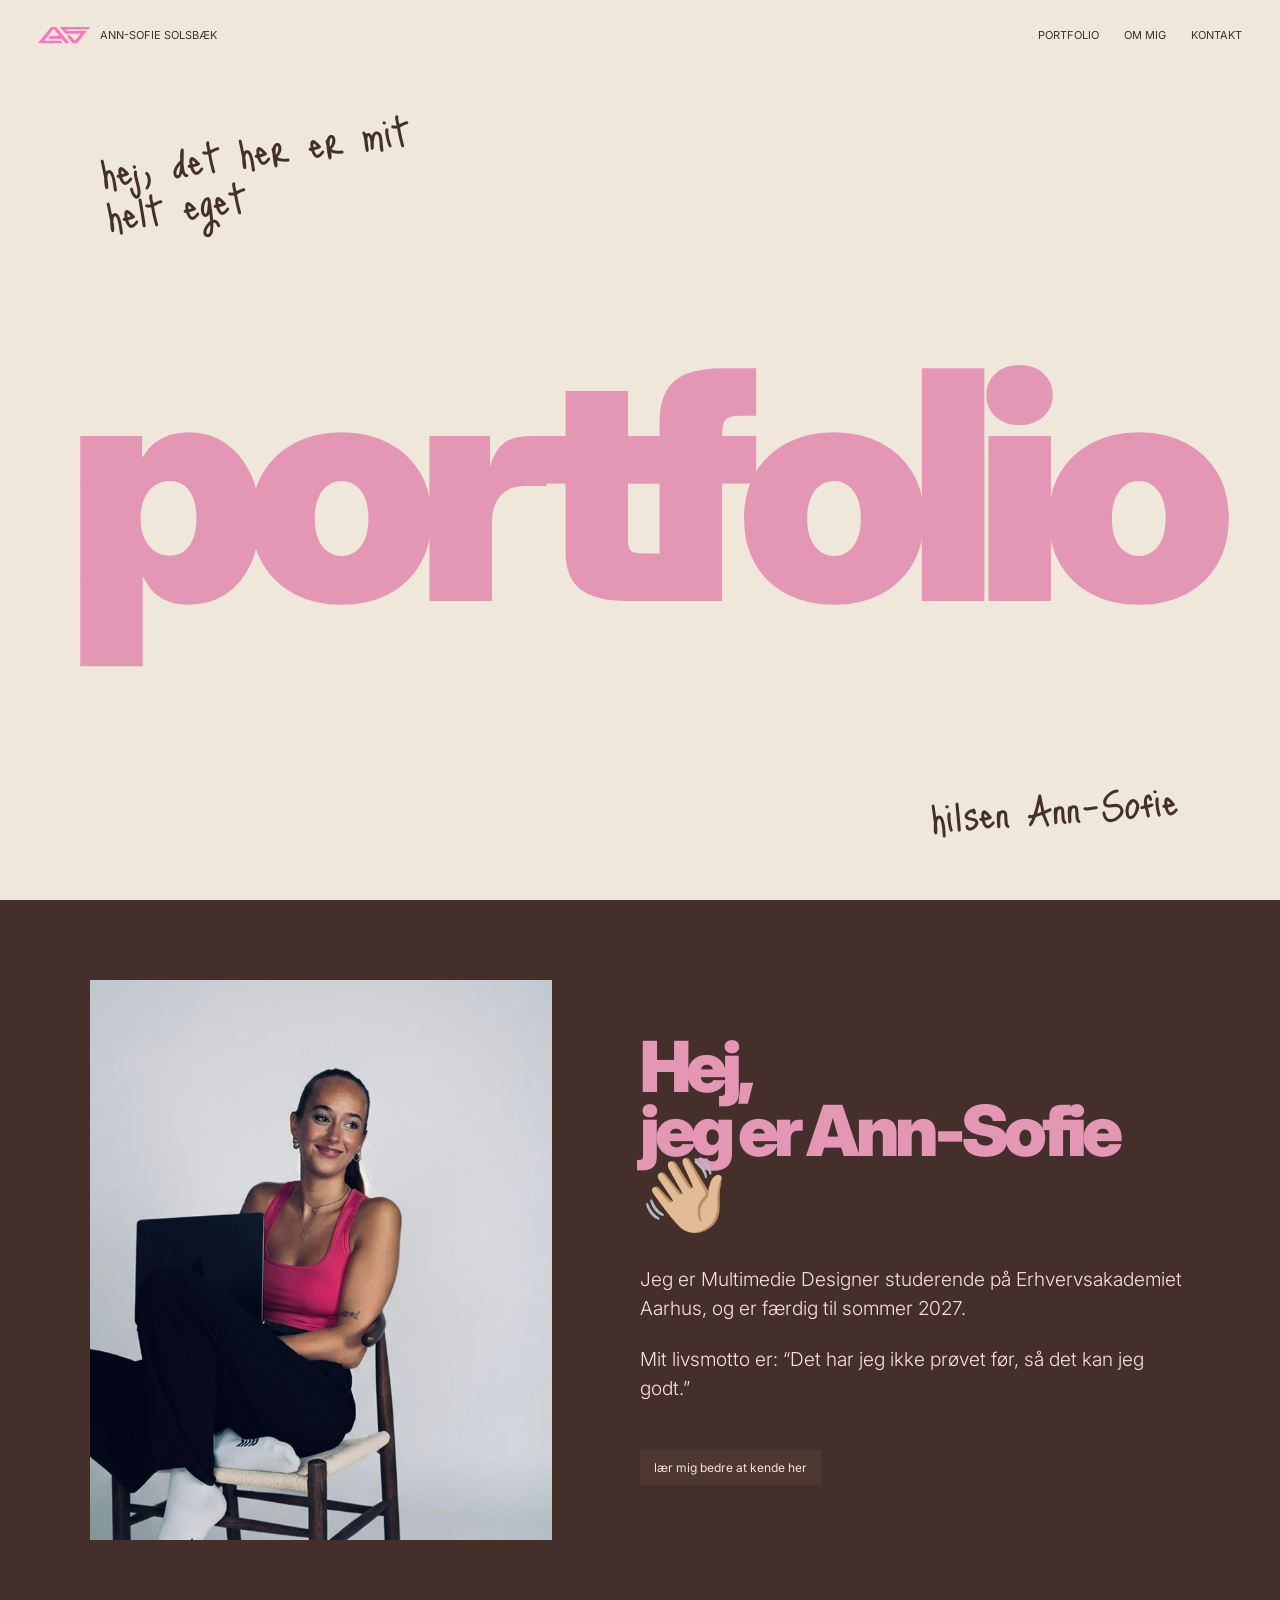
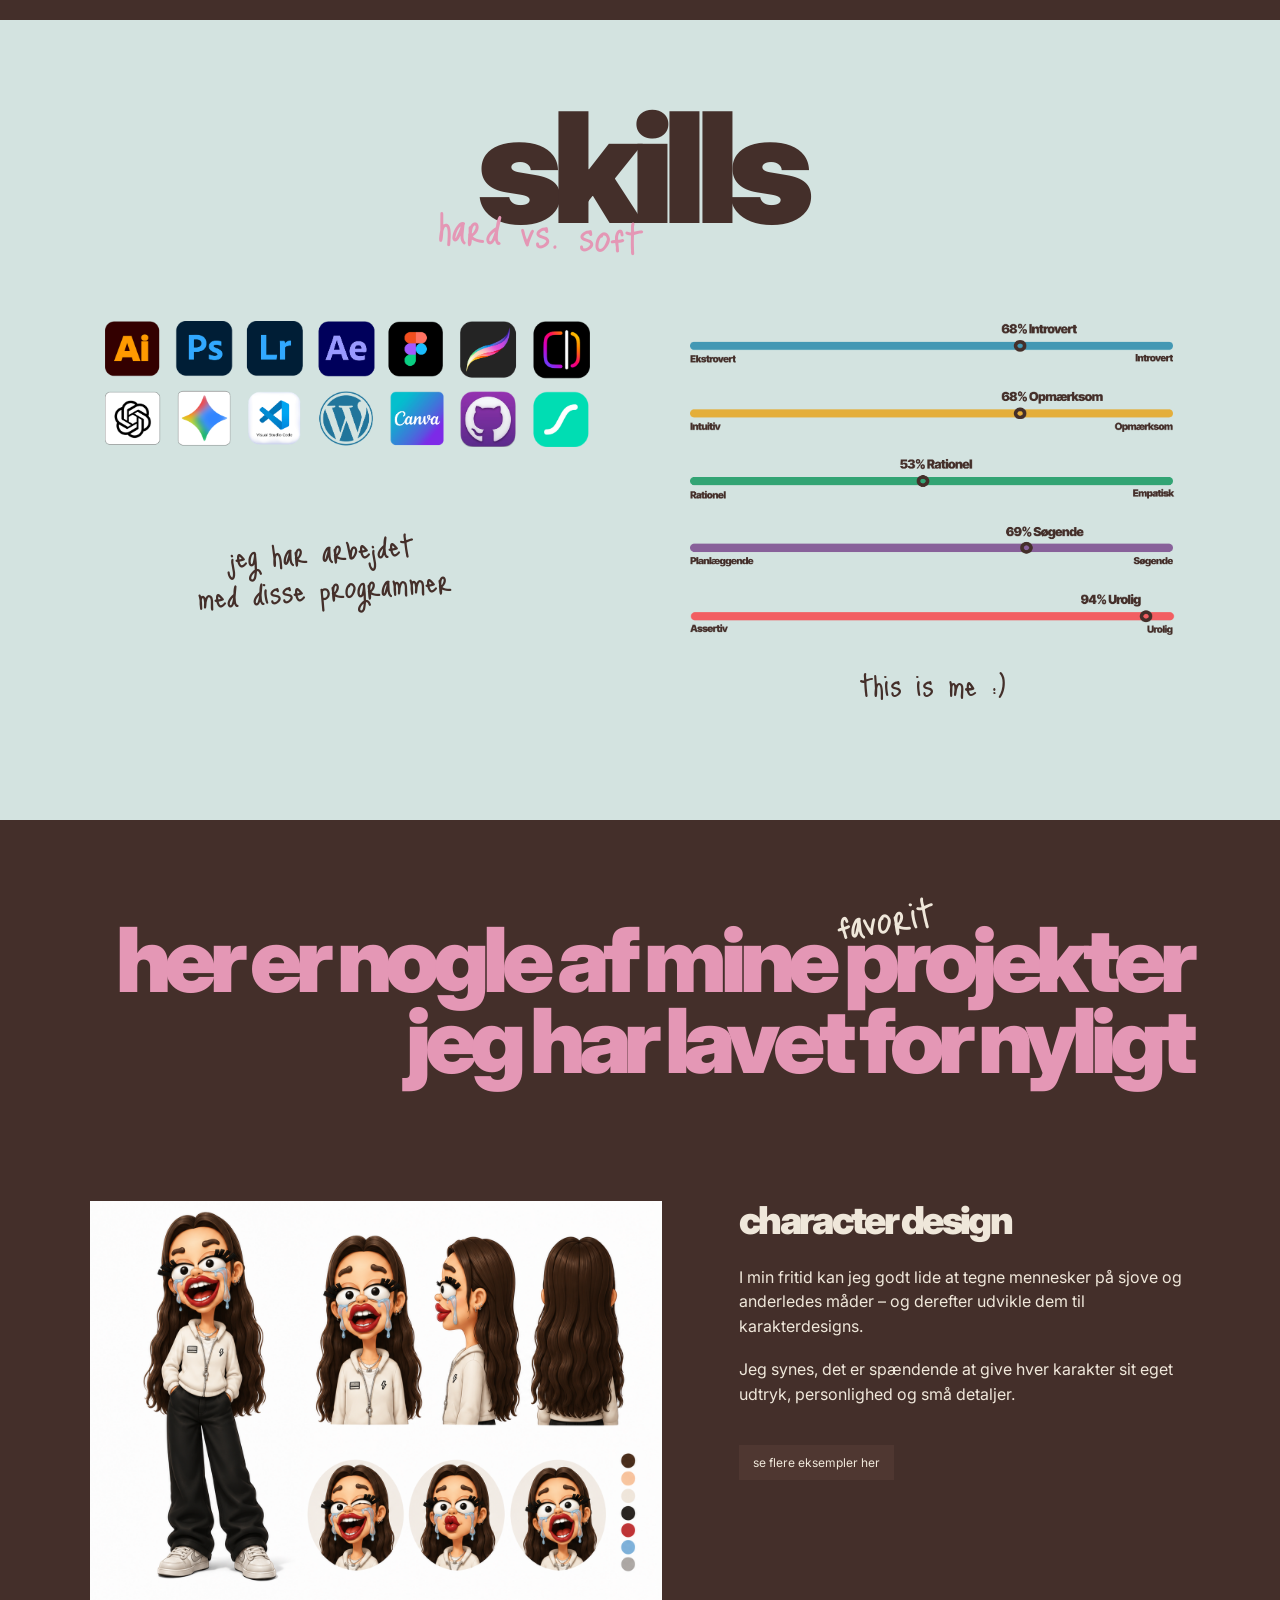
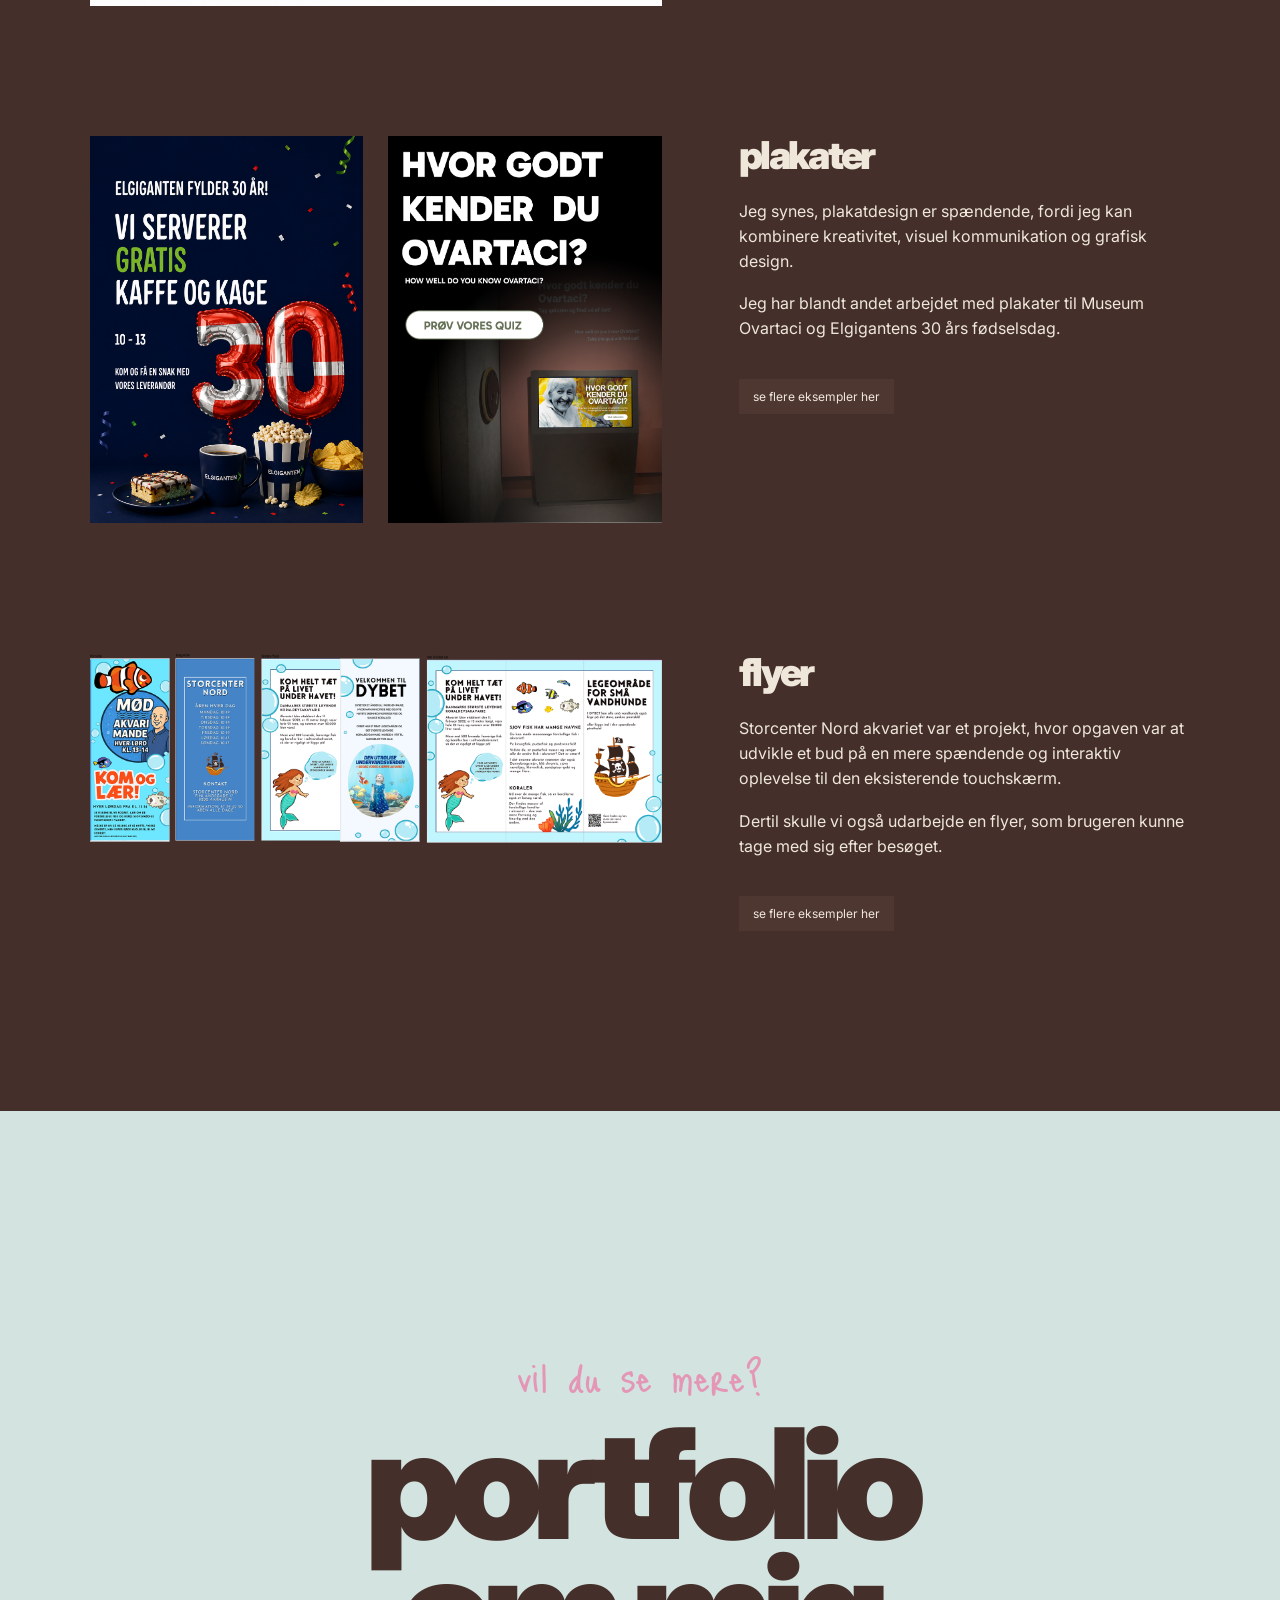
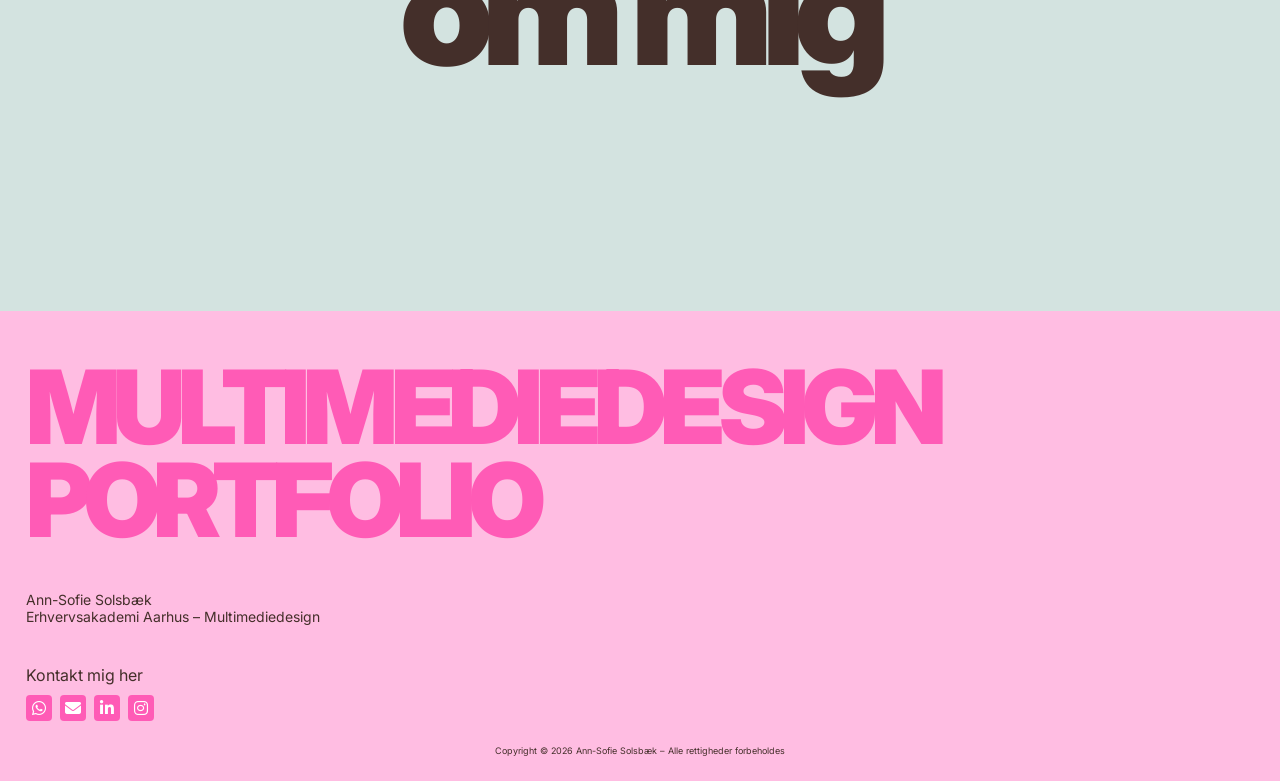
==== commit c76870f9: "rettelser af fejl" ====
--- a/index.html
+++ b/index.html
@@ -3,10 +3,7 @@
   <head>
     <meta charset="UTF-8" />
 
-    <meta
-      name="viewport"
-      content="width=device-width, initial-scale=1.0"
-    />
+    <meta name="viewport" content="width=device-width, initial-scale=1.0" />
 
     <title>Ann-Sofie Solsbæk | Portfolio</title>
 
@@ -20,62 +17,40 @@
   </head>
 
   <body class="page-home">
-
     <!-- ==================================================
          NAVBAR
     ================================================== -->
 
     <header class="navbar" id="navbar">
-
       <a href="index.html" class="logo-container">
-        <img
-          src="img/logo.png"
-          alt="Ann-Sofie Solsbæk logo"
-        />
+        <img src="img/logo.png" alt="Ann-Sofie Solsbæk logo" />
 
         <span>ANN-SOFIE SOLSBÆK</span>
       </a>
 
       <nav class="nav-menu">
-        <a href="portfolio.html" class="nav-link">
-          PORTFOLIO
-        </a>
-
-        <a href="om-mig.html" class="nav-link">
-          OM MIG
-        </a>
-
-        <button
-          class="nav-link contact-button"
-          id="contactButton"
-        >
+        <a href="portfolio.html" class="nav-link"> PORTFOLIO </a>
+
+        <a href="om-mig.html" class="nav-link"> OM MIG </a>
+
+        <button class="nav-link contact-button" id="contactButton">
           KONTAKT
         </button>
       </nav>
 
       <!-- KONTAKTBOKS -->
 
-      <div
-        class="contact-box"
-        id="contactBox"
-      >
+      <div class="contact-box" id="contactBox">
         <a href="mailto:annsofiesolsbaek@gmail.com">
           annsofiesolsbaek@gmail.com
         </a>
 
         <div class="contact-icons">
-
-          <a
-            href="#"
-            aria-label="LinkedIn"
-          >
+          <a href="#" aria-label="LinkedIn">
             <i class="fa-brands fa-linkedin-in"></i>
           </a>
 
-          <a
-            href="#"
-            aria-label="WhatsApp"
-          >
+          <a href="#" aria-label="WhatsApp">
             <i class="fa-brands fa-whatsapp"></i>
           </a>
 
@@ -86,15 +61,11 @@
           >
             ×
           </button>
-
         </div>
       </div>
-
     </header>
 
-
     <main>
-
       <!-- ==================================================
            HERO
       ================================================== -->
@@ -104,7 +75,6 @@
         data-nav-color="#EFE7DA"
         data-nav-text="#442F2A"
       >
-
         <p class="home-hero-small-text">
           hej, det her er mit<br />
           helt eget
@@ -112,12 +82,8 @@
 
         <h1>portfolio</h1>
 
-        <p class="home-signature">
-          hilsen Ann-Sofie
-        </p>
-
-      </section>
-
+        <p class="home-signature">hilsen Ann-Sofie</p>
+      </section>
 
       <!-- ==================================================
            HEJ / OM MIG
@@ -128,51 +94,37 @@
         data-nav-color="#442F2A"
         data-nav-text="#EFE7DA"
       >
-
         <!-- BILLEDE -->
 
         <div class="home-about-image">
-          <img
-            src="img/hej-mig.jpeg"
-            alt="Ann-Sofie"
-          />
-        </div>
-
+          <img src="img/hej-mig.jpeg" alt="Ann-Sofie" />
+        </div>
 
         <!-- TEKST -->
 
         <div class="home-about-content">
-
           <h2>
             Hej,<br />
-            jeg er Ann-Sofie
+            jeg er Ann-Sofie 👋🏼
           </h2>
 
           <div class="home-about-intro">
             <p>
-              Jeg er Multimedie Designer studerende på
-              Erhvervsakademiet Aarhus, og er færdig til
-              sommer 2027.
-            </p>
-
-            <p>
-              Mit livsmotto er:
-              “Det har jeg ikke prøvet før,
-              så det kan jeg godt.”
-            </p>
-          </div>
-
-          <a
-            href="om-mig.html"
-            class="small-button"
-          >
+              Jeg er Multimedie Designer studerende på Erhvervsakademiet Aarhus,
+              og er færdig til sommer 2027.
+            </p>
+
+            <p>
+              Mit livsmotto er: “Det har jeg ikke prøvet før, så det kan jeg
+              godt.”
+            </p>
+          </div>
+
+          <a href="om-mig.html" class="small-button">
             lær mig bedre at kende her
           </a>
-
-        </div>
-
-      </section>
-
+        </div>
+      </section>
 
       <!-- ==================================================
            SKILLS
@@ -183,63 +135,41 @@
         data-nav-color="#D3E3E0"
         data-nav-text="#442F2A"
       >
-
         <!-- OVERSKRIFT -->
 
         <div class="section-heading-center">
-
           <h2>skills</h2>
 
-          <span class="handwritten">
-            hard vs. soft
-          </span>
-
-        </div>
-
+          <span class="handwritten"> hard vs. soft </span>
+        </div>
 
         <!-- SKILLS -->
 
         <div class="skills-grid">
-
           <!-- HARD SKILLS -->
 
           <div class="skill-column">
-
             <div class="skills-box">
-              <img
-                src="img/hardskills.png"
-                alt="Programmer jeg arbejder med"
-              />
+              <img src="img/hardskills.png" alt="Programmer jeg arbejder med" />
             </div>
 
             <p class="skill-caption handwritten">
-              jeg har arbejdet med disse programmer
-            </p>
-
-          </div>
-
+              jeg har arbejdet <br />
+              med disse programmer
+            </p>
+          </div>
 
           <!-- SOFT SKILLS -->
 
           <div class="skill-column">
-
             <div class="skills-box">
-              <img
-                src="img/softskills.png"
-                alt="Mine soft skills"
-              />
+              <img src="img/softskills.png" alt="Mine soft skills" />
             </div>
 
-            <p class="skill-caption handwritten">
-              this is me :)
-            </p>
-
-          </div>
-
-        </div>
-
-      </section>
-
+            <p class="skill-caption handwritten">this is me :)</p>
+          </div>
+        </div>
+      </section>
 
       <!-- ==================================================
            PROJEKTER
@@ -250,29 +180,21 @@
         data-nav-color="#442F2A"
         data-nav-text="#EFE7DA"
       >
-
         <!-- OVERSKRIFT -->
 
         <div class="home-projects-heading">
-
           <h2>
-            her er nogle af mine
-
-            <span class="favorite-project-word">
-              <span class="handwritten">
-                favorit
+            <span class="project-heading-line">
+              her er nogle af mine
+              <span class="favorite-project-word">
+                <span class="handwritten">favorit</span>
+                projekter
               </span>
-
-              projekter
             </span>
 
-            <br />
-
-            jeg har lavet for nyligt
+            <span class="project-heading-line"> jeg har lavet for nyligt </span>
           </h2>
-
-        </div>
-
+        </div>
 
         <!-- ==================================================
              PROJEKT 1
@@ -280,44 +202,28 @@
         ================================================== -->
 
         <article class="home-project-row">
-
           <div class="home-project-image">
-
-            <img
-              src="img/forsidepige2.png"
-              alt="Character design"
-            />
-
-          </div>
-
+            <img src="img/forsidepige2.png" alt="Character design" />
+          </div>
 
           <div class="home-project-text">
-
             <h3>character design</h3>
 
             <p>
-              I min fritid kan jeg godt lide at tegne
-              mennesker på sjove og anderledes måder –
-              og derefter udvikle dem til karakterdesigns.
-            </p>
-
-            <p>
-              Jeg synes, det er spændende at give hver
-              karakter sit eget udtryk, personlighed og
-              små detaljer.
-            </p>
-
-            <a
-              href="portfolio.html#character"
-              class="project-button"
-            >
+              I min fritid kan jeg godt lide at tegne mennesker på sjove og
+              anderledes måder – og derefter udvikle dem til karakterdesigns.
+            </p>
+
+            <p>
+              Jeg synes, det er spændende at give hver karakter sit eget udtryk,
+              personlighed og små detaljer.
+            </p>
+
+            <a href="portfolio.html#character" class="project-button">
               se flere eksempler her
             </a>
-
-          </div>
-
+          </div>
         </article>
-
 
         <!-- ==================================================
              PROJEKT 2
@@ -325,49 +231,33 @@
         ================================================== -->
 
         <article class="home-project-row">
-
           <div class="home-project-image project-posters">
-
             <img
               src="img/30-elgi.png"
               alt="Elgigantens 30 års fødselsdagsplakat"
             />
 
-            <img
-              src="img/ovi.png"
-              alt="Museum Ovartaci plakat"
-            />
-
-          </div>
-
+            <img src="img/ovi.png" alt="Museum Ovartaci plakat" />
+          </div>
 
           <div class="home-project-text">
-
             <h3>plakater</h3>
 
             <p>
-              Jeg synes, plakatdesign er spændende,
-              fordi jeg kan kombinere kreativitet,
-              visuel kommunikation og grafisk design.
-            </p>
-
-            <p>
-              Jeg har blandt andet arbejdet med plakater
-              til Museum Ovartaci og Elgigantens
-              30 års fødselsdag.
-            </p>
-
-            <a
-              href="portfolio.html#elgiganten"
-              class="project-button"
-            >
+              Jeg synes, plakatdesign er spændende, fordi jeg kan kombinere
+              kreativitet, visuel kommunikation og grafisk design.
+            </p>
+
+            <p>
+              Jeg har blandt andet arbejdet med plakater til Museum Ovartaci og
+              Elgigantens 30 års fødselsdag.
+            </p>
+
+            <a href="portfolio.html#elgiganten" class="project-button">
               se flere eksempler her
             </a>
-
-          </div>
-
+          </div>
         </article>
-
 
         <!-- ==================================================
              PROJEKT 3
@@ -375,47 +265,30 @@
         ================================================== -->
 
         <article class="home-project-row">
-
           <div class="home-project-image">
-
-            <img
-              src="img/flyer.png"
-              alt="Storcenter Nord flyer"
-            />
-
-          </div>
-
+            <img src="img/flyer.png" alt="Storcenter Nord flyer" />
+          </div>
 
           <div class="home-project-text">
-
             <h3>flyer</h3>
 
             <p>
-              Storcenter Nord akvariet var et projekt,
-              hvor opgaven var at udvikle et bud på en
-              mere spændende og interaktiv oplevelse til
+              Storcenter Nord akvariet var et projekt, hvor opgaven var at
+              udvikle et bud på en mere spændende og interaktiv oplevelse til
               den eksisterende touchskærm.
             </p>
 
             <p>
-              Dertil skulle vi også udarbejde en flyer,
-              som brugeren kunne tage med sig efter
-              besøget.
-            </p>
-
-            <a
-              href="portfolio.html#storcenter"
-              class="project-button"
-            >
+              Dertil skulle vi også udarbejde en flyer, som brugeren kunne tage
+              med sig efter besøget.
+            </p>
+
+            <a href="portfolio.html#storcenter" class="project-button">
               se flere eksempler her
             </a>
-
-          </div>
-
+          </div>
         </article>
-
-      </section>
-
+      </section>
 
       <!-- ==================================================
            SE MERE
@@ -426,98 +299,57 @@
         data-nav-color="#D3E3E0"
         data-nav-text="#442F2A"
       >
-
-        <span class="handwritten">
-          vil du se mere?
-        </span>
-
-        <a href="portfolio.html">
-          portfolio
-        </a>
-
-        <a href="om-mig.html">
-          om mig
-        </a>
-
-      </section>
-
+        <span class="handwritten"> vil du se mere? </span>
+
+        <a href="portfolio.html"> portfolio </a>
+
+        <a href="om-mig.html"> om mig </a>
+      </section>
     </main>
-
 
     <!-- ==================================================
          FOOTER
     ================================================== -->
 
     <footer class="footer">
-
       <h2>
         MULTIMEDIEDESIGN<br />
         PORTFOLIO
       </h2>
 
-
       <div class="footer-info">
-
-        <p>
-          Ann-Sofie Solsbæk
-        </p>
-
-        <p>
-          Erhvervsakademi Aarhus –
-          Multimediedesign
-        </p>
-
+        <p>Ann-Sofie Solsbæk</p>
+
+        <p>Erhvervsakademi Aarhus – Multimediedesign</p>
       </div>
 
-
       <div class="footer-contact">
-
         <p>Kontakt mig her</p>
 
         <div class="footer-icons">
-
-          <a
-            href="#"
-            aria-label="WhatsApp"
-          >
+          <a href="#" aria-label="WhatsApp">
             <i class="fa-brands fa-whatsapp"></i>
           </a>
 
-          <a
-            href="mailto:annsofiesolsbaek@gmail.com"
-            aria-label="Email"
-          >
+          <a href="mailto:annsofiesolsbaek@gmail.com" aria-label="Email">
             <i class="fa-solid fa-envelope"></i>
           </a>
 
-          <a
-            href="#"
-            aria-label="LinkedIn"
-          >
+          <a href="#" aria-label="LinkedIn">
             <i class="fa-brands fa-linkedin-in"></i>
           </a>
 
-          <a
-            href="#"
-            aria-label="Instagram"
-          >
+          <a href="#" aria-label="Instagram">
             <i class="fa-brands fa-instagram"></i>
           </a>
-
-        </div>
-
+        </div>
       </div>
 
-
       <p class="copyright">
-        Copyright © 2026 Ann-Sofie Solsbæk –
-        Alle rettigheder forbeholdes
+        Copyright © 2026 Ann-Sofie Solsbæk – Alle rettigheder forbeholdes
       </p>
-
     </footer>
 
-
     <script src="js/script.js"></script>
-
   </body>
-</html>+</html>
--- a/css/style.css
+++ b/css/style.css
@@ -2,7 +2,7 @@
    GOOGLE FONTS
 ================================================== */
 
-@import url("https://fonts.googleapis.com/css2?family=Inter:wght@400;700;900&family=Just+Me+Again+Down+Here&display=swap");
+@import url("https://fonts.googleapis.com/css2?family=Inter:wght@300;400;700;900&family=Just+Me+Again+Down+Here&display=swap");
 
 /* ==================================================
    FARVER
@@ -65,8 +65,6 @@
 /* ==================================================
    TYPOGRAFI
 ================================================== */
-
-/* Store overskrifter */
 
 .home-hero h1,
 .home-about-content h2,
@@ -81,10 +79,9 @@
 .footer h2 {
   font-family: "Inter", sans-serif;
   font-weight: 900;
+
   letter-spacing: -0.07em;
 }
-
-/* Dekorativ håndskrevet tekst */
 
 .handwritten,
 .home-hero-small-text,
@@ -92,6 +89,7 @@
 .portfolio-new-hero > p {
   font-family: "Just Me Again Down Here", cursive;
   font-weight: 400;
+
   line-height: 1;
 }
 
@@ -105,9 +103,9 @@
   z-index: 1000;
 
   width: 100%;
-  min-height: 70px;
-
-  padding: 0 2.5%;
+  height: 70px;
+
+  padding: 0 3%;
 
   background-color: var(--beige);
   color: var(--brown);
@@ -121,19 +119,53 @@
     color 0.3s ease;
 }
 
-.logo-container,
-.logo-container span,
-.nav-menu,
+/* LOGO */
+
+.logo-container {
+  display: flex;
+  align-items: center;
+
+  gap: 10px;
+
+  color: inherit;
+}
+
+.logo-container img {
+  width: 52px;
+  height: 52px;
+
+  object-fit: contain;
+}
+
+.logo-container span {
+  color: inherit;
+
+  font-size: 11px;
+  font-weight: 400;
+}
+
+/* NAVIGATION */
+
+.nav-menu {
+  display: flex;
+  align-items: center;
+
+  gap: 25px;
+
+  color: inherit;
+}
+
 .nav-link {
+  padding: 5px 0;
+
+  border: none;
+
+  background: transparent;
+
   color: inherit;
-}
-
-.nav-link {
-  border: none;
-
-  background: transparent;
 
   font-size: 11px;
+  font-weight: 400;
 
   cursor: pointer;
 }
@@ -149,7 +181,7 @@
 .contact-box {
   position: absolute;
 
-  right: 2.5%;
+  right: 3%;
   top: 70px;
 
   width: min(420px, 90vw);
@@ -157,6 +189,7 @@
   padding: 18px;
 
   display: none;
+
   align-items: center;
   justify-content: space-between;
 
@@ -222,6 +255,7 @@
   text-align: center;
 
   font-size: 12px;
+
   letter-spacing: 0.05em;
 }
 
@@ -264,26 +298,23 @@
   overflow: hidden;
 }
 
-/* PORTFOLIO */
-
 .home-hero h1 {
   width: 100%;
 
   color: var(--pink);
 
   font-family: "Inter", sans-serif;
-  font-size: clamp(150px, 23vw, 360px);
+  font-size: clamp(180px, 25vw, 400px);
   font-weight: 900;
 
   letter-spacing: -0.07em;
   line-height: 0.72;
 
   text-align: center;
-
   white-space: nowrap;
 }
 
-/* DEKORATIV TEKST ØVERST */
+/* Dekorativ tekst øverst */
 
 .home-hero-small-text {
   position: absolute;
@@ -293,7 +324,6 @@
 
   z-index: 2;
 
-  font-family: "Just Me Again Down Here", cursive;
   font-size: clamp(35px, 4vw, 65px);
 
   line-height: 0.85;
@@ -301,7 +331,7 @@
   transform: rotate(-8deg);
 }
 
-/* HILSEN */
+/* Hilsen */
 
 .home-signature {
   position: absolute;
@@ -311,16 +341,13 @@
 
   z-index: 2;
 
-  font-family: "Just Me Again Down Here", cursive;
   font-size: clamp(35px, 4vw, 65px);
 
-  line-height: 1;
-
   transform: rotate(-4deg);
 }
 
 /* ==================================================
-   FORSIDE - HEJ / OM MIG
+   FORSIDE - OM MIG
 ================================================== */
 
 .home-about {
@@ -340,8 +367,6 @@
   align-items: center;
 }
 
-/* BILLEDE */
-
 .home-about-image {
   display: flex;
   align-items: center;
@@ -356,23 +381,18 @@
 
   object-fit: cover;
 }
-
-/* OVERSKRIFT */
 
 .home-about-content h2 {
   margin-bottom: 40px;
 
   color: var(--pink);
 
-  font-family: "Inter", sans-serif;
-  font-size: clamp(60px, 7vw, 110px);
-  font-weight: 900;
-
-  letter-spacing: -0.07em;
+  font-size: clamp(55px, 5.5vw, 90px);
+
   line-height: 0.9;
 }
 
-/* DEN LYSERE TEKST UNDER HEJ */
+/* Inter Light */
 
 .home-about-intro {
   max-width: 650px;
@@ -405,8 +425,6 @@
   background-color: var(--blue);
 }
 
-/* HEADING */
-
 .section-heading-center {
   margin-bottom: 50px;
 
@@ -414,32 +432,30 @@
 }
 
 .section-heading-center h2 {
-  font-family: "Inter", sans-serif;
   font-size: clamp(95px, 12vw, 180px);
-  font-weight: 900;
-
-  letter-spacing: -0.07em;
+
   line-height: 0.75;
 }
 
-/* HARD VS SOFT */
+/* hard vs. soft */
 
 .section-heading-center .handwritten {
   display: block;
 
-  margin-top: 20px;
+  margin-top: -20px;
 
   color: var(--pink);
 
-  font-family: "Just Me Again Down Here", cursive;
   font-size: clamp(40px, 4vw, 65px);
 
-  line-height: 1;
-
-  transform: none;
-}
-
-/* TO KOLONNER */
+  position: relative;
+
+  left: -100px;
+
+  transform: rotate(4deg);
+}
+
+/* skill-kolonner */
 
 .skills-grid {
   width: 100%;
@@ -458,13 +474,10 @@
 
 .skill-column {
   display: flex;
-
   flex-direction: column;
 
   align-items: center;
 }
-
-/* BILLEDBOKS */
 
 .skills-box {
   width: 100%;
@@ -489,8 +502,6 @@
   object-fit: contain;
 }
 
-/* TEKST UNDER BILLEDERNE */
-
 .skill-caption {
   width: 100%;
 
@@ -505,19 +516,26 @@
   line-height: 1;
 }
 
+.skill-column:first-child .skill-caption {
+  margin-top: -55px;
+
+  position: relative;
+  left: -25px;
+
+  transform: rotate(-4deg);
+}
+
 /* ==================================================
    FORSIDE - PROJEKTER
 ================================================== */
 
 .home-projects {
-  padding: 100px 7% 120px;
+  padding: 100px 7% 50px;
 
   background-color: var(--brown);
   color: var(--beige);
 }
 
-/* OVERSKRIFT */
-
 .home-projects-heading {
   width: 100%;
   max-width: 1250px;
@@ -532,20 +550,11 @@
 .home-projects-heading h2 {
   color: var(--pink);
 
-  font-family: "Inter", sans-serif;
   font-size: clamp(55px, 7vw, 110px);
-  font-weight: 900;
-
-  letter-spacing: -0.07em;
+
   line-height: 0.9;
-}
-
-/*
-   Denne span indeholder:
-   favorit
-   +
-   projekter
-*/
+  text-align: right;
+}
 
 .favorite-project-word {
   position: relative;
@@ -553,24 +562,23 @@
   display: inline-block;
 }
 
-/* FAVORIT */
-
 .favorite-project-word .handwritten {
   position: absolute;
 
-  top: -0.75em;
-  left: 0.05em;
-
+  top: -0.55em;
+  left: -0.15em;
   color: var(--beige);
 
-  font-family: "Just Me Again Down Here", cursive;
   font-size: 0.55em;
-  font-weight: 400;
 
   letter-spacing: 0;
-  line-height: 1;
-
-  transform: rotate(-4deg);
+
+  transform: rotate(-8deg);
+}
+
+.project-heading-line {
+  display: block;
+  white-space: nowrap;
 }
 
 /* ==================================================
@@ -589,15 +597,9 @@
 
   gap: 7%;
 
-  /*
-    VIGTIG:
-    Teksten starter ved toppen af billedet.
-  */
   align-items: start;
 }
 
-/* BILLEDER */
-
 .home-project-image {
   width: 100%;
 }
@@ -611,8 +613,6 @@
 
   margin: 0;
 }
-
-/* DE TO PLAKATER */
 
 .project-posters {
   display: grid;
@@ -632,8 +632,6 @@
   object-fit: contain;
 }
 
-/* TEKST */
-
 .home-project-text {
   align-self: start;
 
@@ -645,11 +643,11 @@
 
   color: var(--beige);
 
-  font-family: "Inter", sans-serif;
   font-size: clamp(30px, 3vw, 48px);
   font-weight: 900;
 
   letter-spacing: -0.07em;
+
   line-height: 1;
 }
 
@@ -672,7 +670,7 @@
 .home-more {
   min-height: 800px;
 
-  padding: 160px 20px;
+  padding: 180px 20px;
 
   background-color: var(--blue);
 
@@ -685,8 +683,6 @@
 
   text-align: center;
 }
-
-/* DEKORATIV TEKST */
 
 .home-more .handwritten {
   margin-bottom: 20px;
@@ -696,15 +692,9 @@
   font-size: clamp(40px, 4vw, 65px);
 }
 
-/* PORTFOLIO + OM MIG */
-
 .home-more a {
-  font-family: "Inter", sans-serif;
-
   font-size: clamp(90px, 12vw, 180px);
-  font-weight: 900;
-
-  letter-spacing: -0.07em;
+
   line-height: 0.82;
 }
 
@@ -729,7 +719,7 @@
 
   gap: 60px;
 
-  align-items: center;
+  align-items: start;
 }
 
 .about-new-image img {
@@ -756,11 +746,13 @@
   position: absolute;
 
   left: 0;
-  bottom: -15px;
+  bottom: -20px;
 
   color: var(--pink);
 
   font-size: clamp(35px, 4vw, 60px);
+
+  transform: rotate(-2deg);
 }
 
 .about-new-text p {
@@ -774,7 +766,7 @@
 }
 
 .about-buttons {
-  margin-top: 35px;
+  margin-top: 65px;
 
   display: flex;
 
@@ -802,15 +794,14 @@
 }
 
 .about-big-photo {
-  max-width: 900px;
-
+  max-width: 750px;
   margin: 0 auto;
 }
 
-.large-placeholder {
-  min-height: 520px;
-
-  background: #d8d0c5;
+.about-tyson-photo {
+  width: 100%;
+  height: auto;
+  display: block;
 }
 
 /* ==================================================
@@ -821,7 +812,7 @@
   background: var(--brown);
   color: var(--beige);
 
-  padding: 80px 8% 120px;
+  padding: 80px 8% 40px;
 }
 
 .about-funfact-title {
@@ -865,6 +856,36 @@
   line-height: 1.45;
 }
 
+/* "om mig selvfølgelig" */
+
+.fun-decorative {
+  transform: rotate(-6deg);
+}
+
+/* Teksten til venstre */
+
+/* Teksten til venstre */
+.bottom-about-text {
+  transform: translateY(-100px);
+}
+
+/* Polaroid-billedet til højre */
+.about-funfact-image {
+  display: flex;
+  justify-content: center;
+  align-items: center;
+
+  transform: translateY(-100px);
+}
+
+.about-funfact-image img {
+  width: 100%;
+  max-width: 500px;
+  height: auto;
+
+  object-fit: contain;
+}
+
 /* ==================================================
    PORTFOLIO HERO
 ================================================== */
@@ -892,8 +913,6 @@
   display: block;
 
   color: var(--pink);
-
-  font-family: "Inter", sans-serif;
 
   font-size: clamp(45px, 7vw, 100px);
 
@@ -987,10 +1006,6 @@
   color: var(--brown);
 }
 
-/* ==================================================
-   CASE OVERSKRIFTER
-================================================== */
-
 .case-heading {
   position: relative;
 
@@ -1019,10 +1034,6 @@
   right: 5%;
 }
 
-/* ==================================================
-   CASE GRID
-================================================== */
-
 .case-grid {
   display: grid;
 
@@ -1088,10 +1099,6 @@
   max-height: 430px;
 }
 
-/* ==================================================
-   CASE KNAPPER
-================================================== */
-
 .case-buttons {
   display: flex;
 
@@ -1122,10 +1129,6 @@
   color: var(--beige);
 }
 
-/* ==================================================
-   INSTAGRAM GRID
-================================================== */
-
 .instagram-grid {
   display: grid;
 
@@ -1262,7 +1265,6 @@
   height: 26px;
 
   display: flex;
-
   align-items: center;
   justify-content: center;
 
@@ -1293,13 +1295,6 @@
     grid-template-columns: 1fr;
   }
 
-  .home-project-row.reverse .home-project-text,
-  .home-project-row.reverse .home-project-image,
-  .reverse-grid .case-text,
-  .reverse-grid .case-media {
-    order: initial;
-  }
-
   .skills-grid {
     grid-template-columns: 1fr;
   }
@@ -1332,19 +1327,22 @@
 
 @media (max-width: 600px) {
   .navbar {
-    min-height: 60px;
+    height: 60px;
+
+    padding: 0 4%;
+  }
+
+  .logo-container img {
+    width: 42px;
+    height: 42px;
   }
 
   .logo-container span {
     display: none;
   }
 
-  .logo-container img {
-    width: 40px;
-  }
-
   .nav-menu {
-    gap: 8px;
+    gap: 10px;
   }
 
   .nav-link {
@@ -1355,21 +1353,13 @@
     top: 60px;
   }
 
-  /* FORSIDE HERO */
-
   .home-hero {
     min-height: 430px;
   }
 
   .home-hero h1 {
-    margin-top: 90px;
-
     font-size: 90px;
-
-    letter-spacing: -0.07em;
-  }
-
-  /* GENEREL PADDING */
+  }
 
   .home-about,
   .home-skills,
@@ -1393,8 +1383,6 @@
     font-size: 60px;
   }
 
-  /* OM MIG */
-
   .about-title-wrap h1 {
     font-size: 70px;
   }
@@ -1404,8 +1392,6 @@
     font-size: 15px;
   }
 
-  /* PORTFOLIO */
-
   .portfolio-new-hero {
     min-height: 560px;
   }
@@ -1416,8 +1402,6 @@
 
   .portfolio-new-title h1 {
     font-size: 95px;
-
-    letter-spacing: -0.07em;
   }
 
   .portfolio-new-hero > p {
@@ -1434,16 +1418,12 @@
     font-size: 10px;
   }
 
-  /* CASES */
-
   .case-heading h2 {
     font-size: 55px;
-
-    letter-spacing: -0.07em;
   }
 
   .two-images,
-  .image-row {
+  .project-posters {
     grid-template-columns: 1fr;
   }
 
@@ -1451,17 +1431,11 @@
     grid-template-columns: 1fr 1fr;
   }
 
-  /* POPUP */
-
   .project-popup-box {
     padding: 60px 25px;
   }
 
-  /* FOOTER */
-
   .footer h2 {
     font-size: 45px;
-
-    letter-spacing: -0.07em;
-  }
-}
+  }
+}
